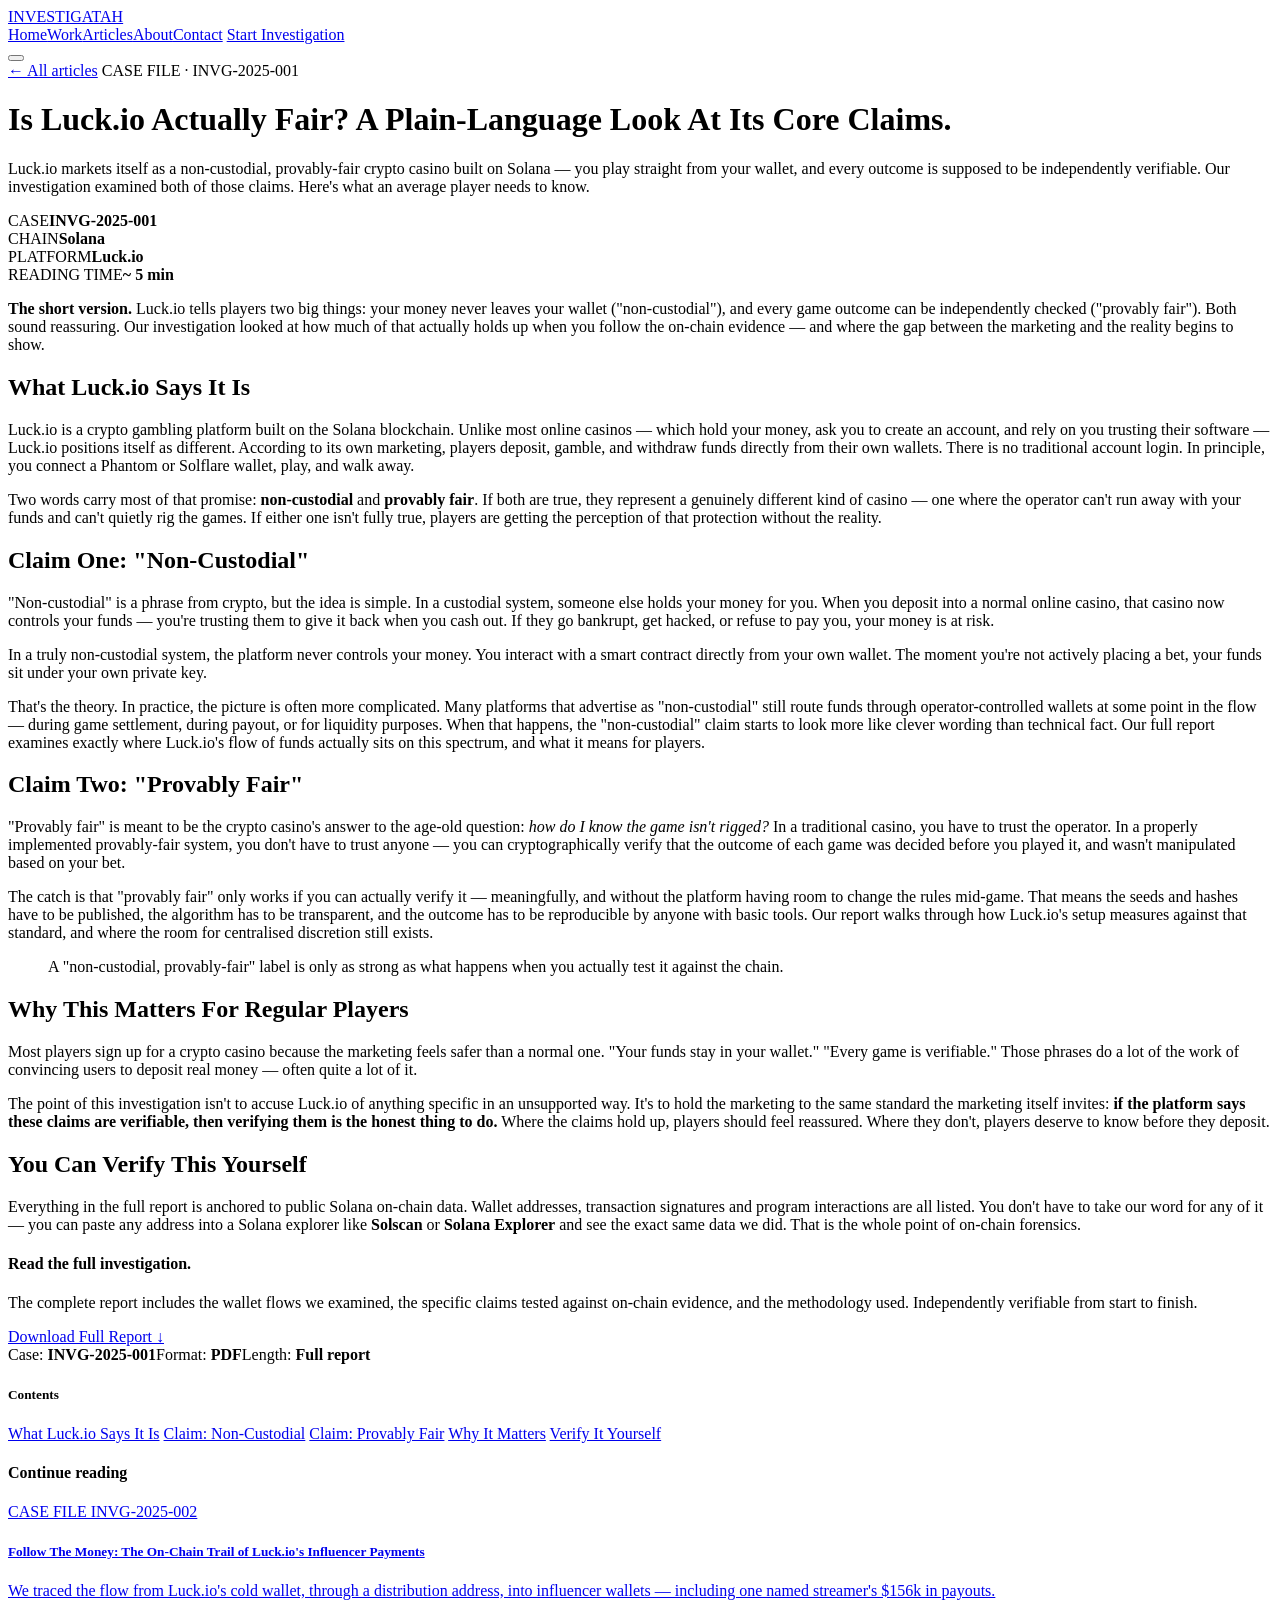
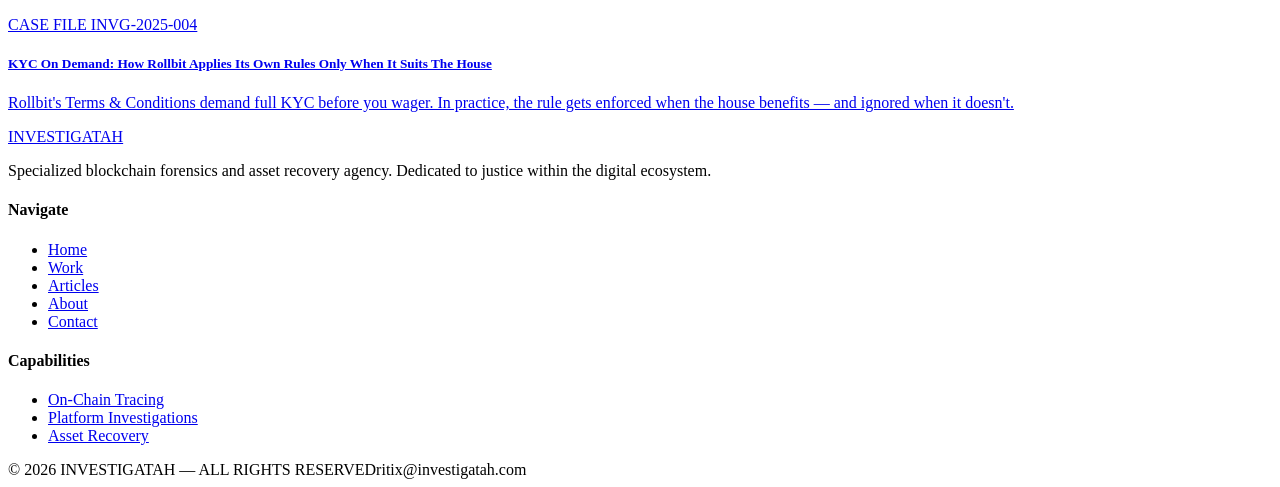
==== article-luckio-provably-fair.html @ 49a21d22 "Add files via upload" ====
<!DOCTYPE html>
<html lang="en">
<head>
<meta charset="UTF-8">
<meta name="viewport" content="width=device-width, initial-scale=1.0">
<title>Is Luck.io Actually Fair? A Plain-Language Investigation | INVESTIGATAH</title>
<meta name="description" content="Luck.io calls itself a non-custodial, provably-fair crypto casino on Solana. We break down what those claims mean, what the investigation looked at, and what it means for the average player — with the full on-chain report linked below.">
<meta name="robots" content="index, follow, max-image-preview:large">
<meta name="theme-color" content="#040705">
<link rel="canonical" href="https://www.investigatah.com/article-luckio-provably-fair.html">
<meta property="og:type" content="article">
<meta property="og:title" content="Is Luck.io Actually Fair? A Plain-Language Investigation">
<meta property="og:description" content="Luck.io claims to be non-custodial and provably-fair. Here's what the investigation actually found.">
<meta property="og:url" content="https://www.investigatah.com/article-luckio-provably-fair.html">
<meta name="twitter:card" content="summary_large_image">
<link rel="preconnect" href="https://fonts.googleapis.com">
<link rel="preconnect" href="https://fonts.gstatic.com" crossorigin>
<link href="https://fonts.googleapis.com/css2?family=Bricolage+Grotesque:opsz,wght@12..96,500;12..96,600;12..96,700&family=Hanken+Grotesk:wght@400;500;600&family=IBM+Plex+Mono:wght@400;500&display=swap" rel="stylesheet">
<link rel="stylesheet" href="css/style.css">
<link rel="icon" href="data:image/svg+xml,<svg xmlns='http://www.w3.org/2000/svg' viewBox='0 0 32 32'><rect width='32' height='32' fill='%23040705'/><circle cx='16' cy='16' r='7' fill='none' stroke='%2300ff66' stroke-width='2.4'/><circle cx='16' cy='16' r='2.4' fill='%2300ff66'/></svg>">
<script type="application/ld+json">
{"@context":"https://schema.org","@type":"Article","headline":"Is Luck.io Actually Fair? A Plain-Language Investigation","description":"A plain-language investigation into Luck.io's provably-fair and non-custodial claims.","author":{"@type":"Organization","name":"INVESTIGATAH"},"publisher":{"@type":"Organization","name":"INVESTIGATAH"},"mainEntityOfPage":"https://www.investigatah.com/article-luckio-provably-fair.html"}
</script>
</head>
<body>
<div class="reading-progress" id="progress"></div>

<nav class="nav">
  <div class="nav-in">
    <a href="index.html" class="logo"><span class="dot"></span>INVESTIGATAH</a>
    <div class="nav-links">
      <a href="index.html">Home</a><a href="work.html">Work</a><a href="articles.html" class="active">Articles</a><a href="about.html">About</a><a href="contact.html">Contact</a>
      <a href="contact.html" class="nav-cta">Start Investigation</a>
    </div>
    <button class="burger" aria-label="Menu"><span></span><span></span><span></span></button>
  </div>
</nav>

<header class="art-header">
  <div class="wrap">
    <a href="articles.html" class="backlink">← All articles</a>
    <span class="case-badge">CASE FILE · INVG-2025-001</span>
    <h1>Is Luck.io Actually Fair? A Plain-Language Look At Its Core Claims.</h1>
    <p class="subtitle">Luck.io markets itself as a non-custodial, provably-fair crypto casino built on Solana — you play straight from your wallet, and every outcome is supposed to be independently verifiable. Our investigation examined both of those claims. Here's what an average player needs to know.</p>

    <div class="meta-strip">
      <div>CASE<b>INVG-2025-001</b></div>
      <div>CHAIN<b>Solana</b></div>
      <div>PLATFORM<b>Luck.io</b></div>
      <div>READING TIME<b>~ 5 min</b></div>
    </div>
  </div>
</header>

<section class="art-body">
  <div class="art-body-grid">
    <article class="art-prose">

      <div class="tldr">
        <p><strong>The short version.</strong> Luck.io tells players two big things: your money never leaves your wallet ("non-custodial"), and every game outcome can be independently checked ("provably fair"). Both sound reassuring. Our investigation looked at how much of that actually holds up when you follow the on-chain evidence — and where the gap between the marketing and the reality begins to show.</p>
      </div>

      <h2 id="what-is-luckio">What Luck.io Says It Is</h2>
      <p>Luck.io is a crypto gambling platform built on the Solana blockchain. Unlike most online casinos — which hold your money, ask you to create an account, and rely on you trusting their software — Luck.io positions itself as different. According to its own marketing, players deposit, gamble, and withdraw funds directly from their own wallets. There is no traditional account login. In principle, you connect a Phantom or Solflare wallet, play, and walk away.</p>
      <p>Two words carry most of that promise: <strong>non-custodial</strong> and <strong>provably fair</strong>. If both are true, they represent a genuinely different kind of casino — one where the operator can't run away with your funds and can't quietly rig the games. If either one isn't fully true, players are getting the perception of that protection without the reality.</p>

      <h2 id="claim-non-custodial">Claim One: "Non-Custodial"</h2>
      <p>"Non-custodial" is a phrase from crypto, but the idea is simple. In a custodial system, someone else holds your money for you. When you deposit into a normal online casino, that casino now controls your funds — you're trusting them to give it back when you cash out. If they go bankrupt, get hacked, or refuse to pay you, your money is at risk.</p>
      <p>In a truly non-custodial system, the platform never controls your money. You interact with a smart contract directly from your own wallet. The moment you're not actively placing a bet, your funds sit under your own private key.</p>
      <p>That's the theory. In practice, the picture is often more complicated. Many platforms that advertise as "non-custodial" still route funds through operator-controlled wallets at some point in the flow — during game settlement, during payout, or for liquidity purposes. When that happens, the "non-custodial" claim starts to look more like clever wording than technical fact. Our full report examines exactly where Luck.io's flow of funds actually sits on this spectrum, and what it means for players.</p>

      <h2 id="claim-provably-fair">Claim Two: "Provably Fair"</h2>
      <p>"Provably fair" is meant to be the crypto casino's answer to the age-old question: <em>how do I know the game isn't rigged?</em> In a traditional casino, you have to trust the operator. In a properly implemented provably-fair system, you don't have to trust anyone — you can cryptographically verify that the outcome of each game was decided before you played it, and wasn't manipulated based on your bet.</p>
      <p>The catch is that "provably fair" only works if you can actually verify it — meaningfully, and without the platform having room to change the rules mid-game. That means the seeds and hashes have to be published, the algorithm has to be transparent, and the outcome has to be reproducible by anyone with basic tools. Our report walks through how Luck.io's setup measures against that standard, and where the room for centralised discretion still exists.</p>

      <blockquote>A "non-custodial, provably-fair" label is only as strong as what happens when you actually test it against the chain.</blockquote>

      <h2 id="why-it-matters">Why This Matters For Regular Players</h2>
      <p>Most players sign up for a crypto casino because the marketing feels safer than a normal one. "Your funds stay in your wallet." "Every game is verifiable." Those phrases do a lot of the work of convincing users to deposit real money — often quite a lot of it.</p>
      <p>The point of this investigation isn't to accuse Luck.io of anything specific in an unsupported way. It's to hold the marketing to the same standard the marketing itself invites: <strong>if the platform says these claims are verifiable, then verifying them is the honest thing to do.</strong> Where the claims hold up, players should feel reassured. Where they don't, players deserve to know before they deposit.</p>

      <h2 id="verify">You Can Verify This Yourself</h2>
      <p>Everything in the full report is anchored to public Solana on-chain data. Wallet addresses, transaction signatures and program interactions are all listed. You don't have to take our word for any of it — you can paste any address into a Solana explorer like <strong>Solscan</strong> or <strong>Solana Explorer</strong> and see the exact same data we did. That is the whole point of on-chain forensics.</p>

      <div class="pdf-cta">
        <h4>Read the full investigation.</h4>
        <p>The complete report includes the wallet flows we examined, the specific claims tested against on-chain evidence, and the methodology used. Independently verifiable from start to finish.</p>
        <a class="btn" href="https://docs.google.com/document/d/1n3FgDfK1hiWsM2eEdIh3sogpQdDOc44ptoclfhFoRqM/export?format=pdf" target="_blank" rel="noopener">Download Full Report ↓</a>
        <div class="meta"><span>Case: <b>INVG-2025-001</b></span><span>Format: <b>PDF</b></span><span>Length: <b>Full report</b></span></div>
      </div>

    </article>

    <aside class="toc" aria-label="On this page">
      <h5>Contents</h5>
      <a href="#what-is-luckio">What Luck.io Says It Is</a>
      <a href="#claim-non-custodial">Claim: Non-Custodial</a>
      <a href="#claim-provably-fair">Claim: Provably Fair</a>
      <a href="#why-it-matters">Why It Matters</a>
      <a href="#verify">Verify It Yourself</a>
    </aside>
  </div>
</section>

<section class="related">
  <div class="wrap">
    <h4>Continue reading</h4>
    <div class="rel-grid">
      <a class="rel-card" href="article-luckio-influencers.html">
        <span class="rel-id">CASE FILE INVG-2025-002</span>
        <h5>Follow The Money: The On-Chain Trail of Luck.io's Influencer Payments</h5>
        <p>We traced the flow from Luck.io's cold wallet, through a distribution address, into influencer wallets — including one named streamer's $156k in payouts.</p>
      </a>
      <a class="rel-card" href="article-rollbit-kyc.html">
        <span class="rel-id">CASE FILE INVG-2025-004</span>
        <h5>KYC On Demand: How Rollbit Applies Its Own Rules Only When It Suits The House</h5>
        <p>Rollbit's Terms &amp; Conditions demand full KYC before you wager. In practice, the rule gets enforced when the house benefits — and ignored when it doesn't.</p>
      </a>
    </div>
  </div>
</section>

<footer>
  <div class="wrap foot-grid">
    <div><a href="index.html" class="logo"><span class="dot"></span>INVESTIGATAH</a><p>Specialized blockchain forensics and asset recovery agency. Dedicated to justice within the digital ecosystem.</p></div>
    <div><h4>Navigate</h4><ul><li><a href="index.html">Home</a></li><li><a href="work.html">Work</a></li><li><a href="articles.html">Articles</a></li><li><a href="about.html">About</a></li><li><a href="contact.html">Contact</a></li></ul></div>
    <div><h4>Capabilities</h4><ul><li><a href="index.html">On-Chain Tracing</a></li><li><a href="work.html">Platform Investigations</a></li><li><a href="contact.html">Asset Recovery</a></li></ul></div>
  </div>
  <div class="wrap foot-base"><span>© 2026 INVESTIGATAH — ALL RIGHTS RESERVED</span><span>ritix@investigatah.com</span></div>
</footer>

<script src="js/main.js"></script>
<script>
const bar=document.getElementById('progress');
addEventListener('scroll',()=>{const h=document.documentElement.scrollHeight-innerHeight;bar.style.width=Math.min(100,(scrollY/h)*100)+'%'});
const toc=document.querySelectorAll('.toc a'),heads=[...document.querySelectorAll('.art-prose h2')];
const so=new IntersectionObserver(es=>{es.forEach(e=>{if(e.isIntersecting){const id=e.target.id;toc.forEach(a=>a.classList.toggle('active',a.getAttribute('href')==='#'+id))}})},{rootMargin:'-30% 0px -65% 0px'});
heads.forEach(h=>so.observe(h));
</script>
</body>
</html>
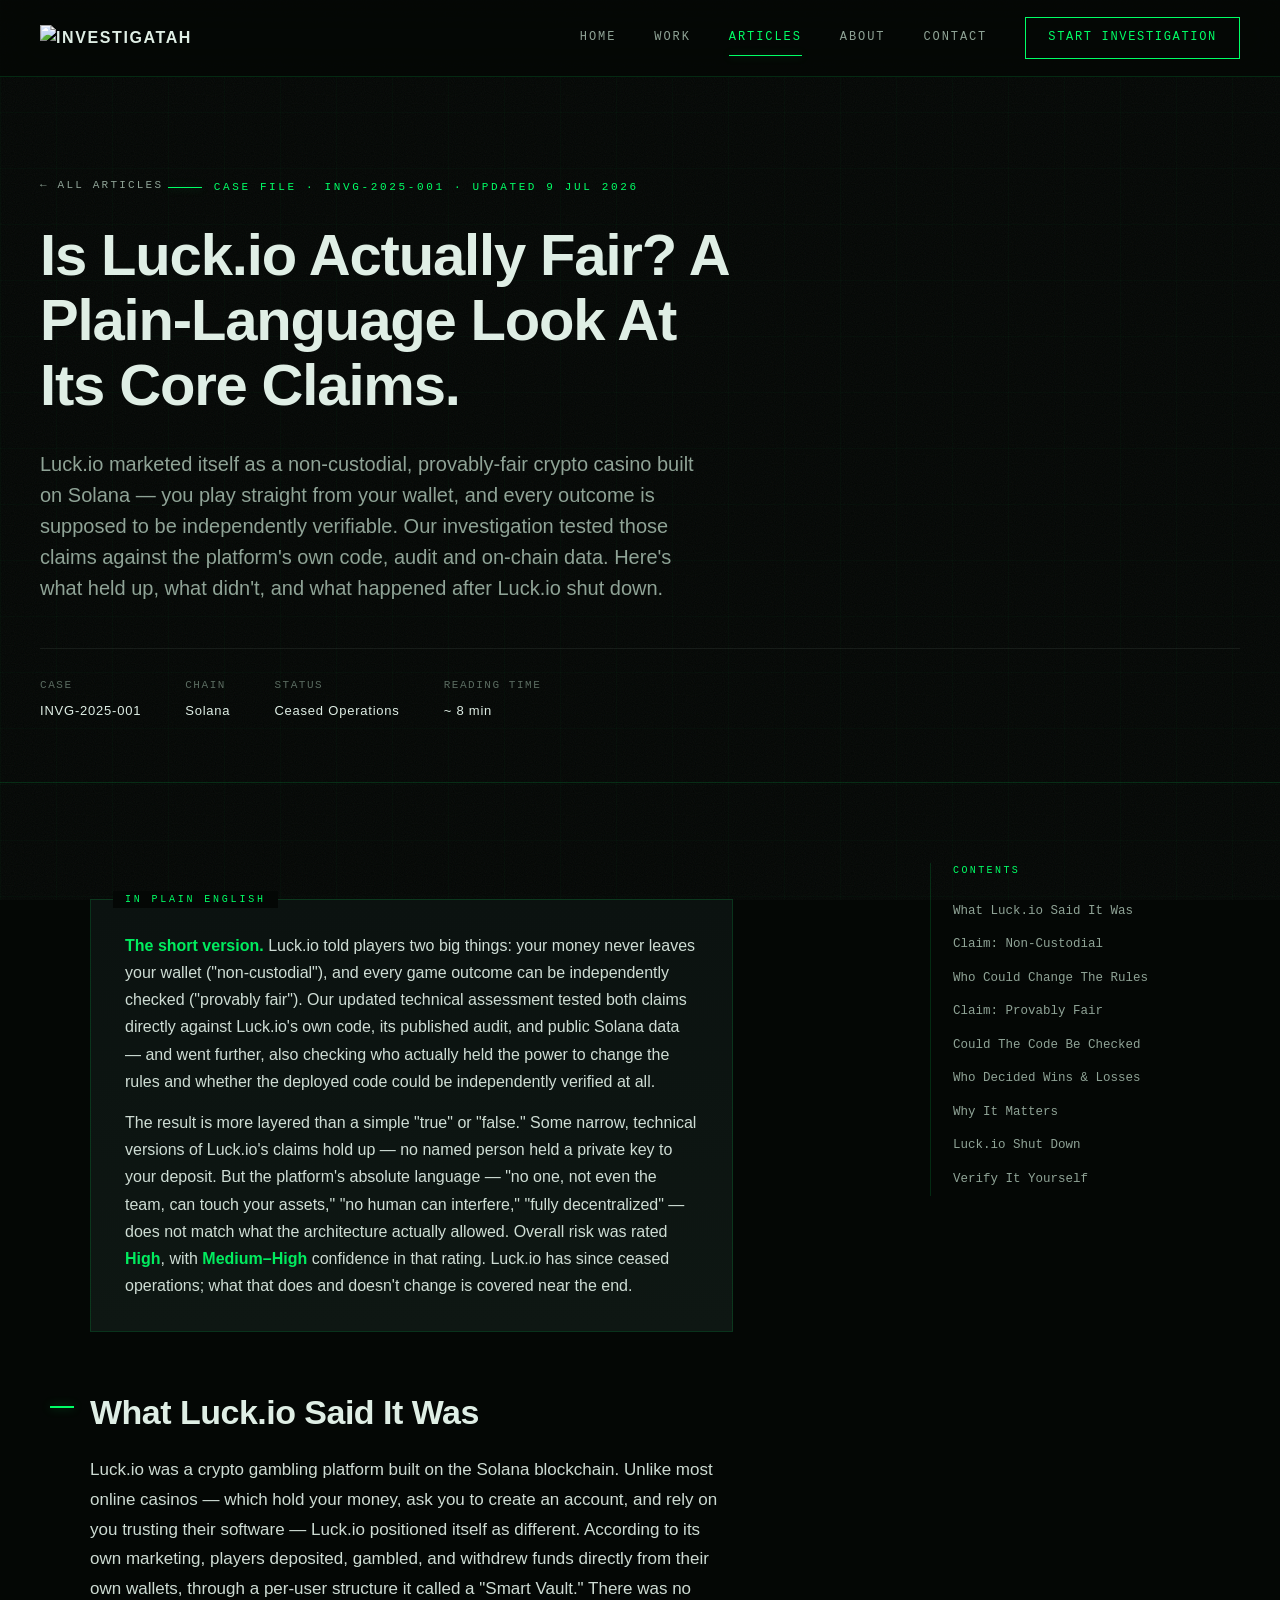
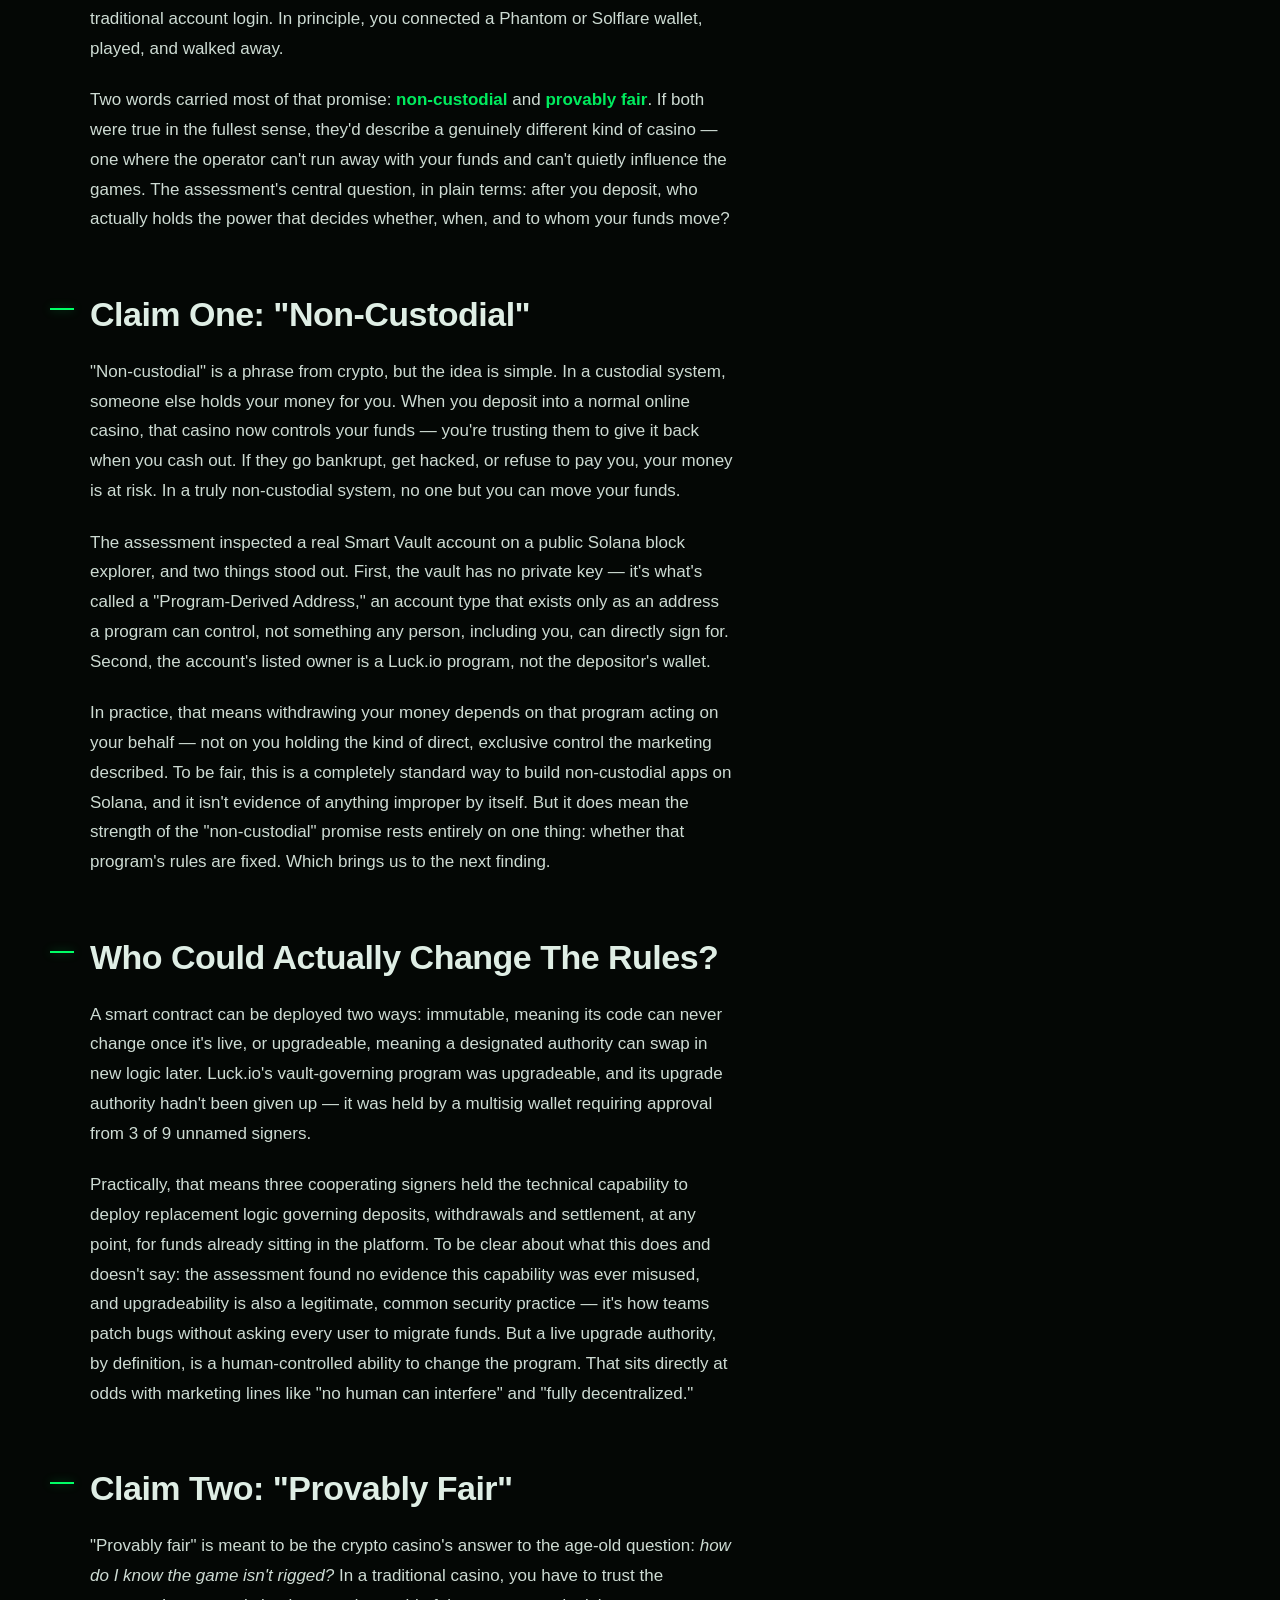
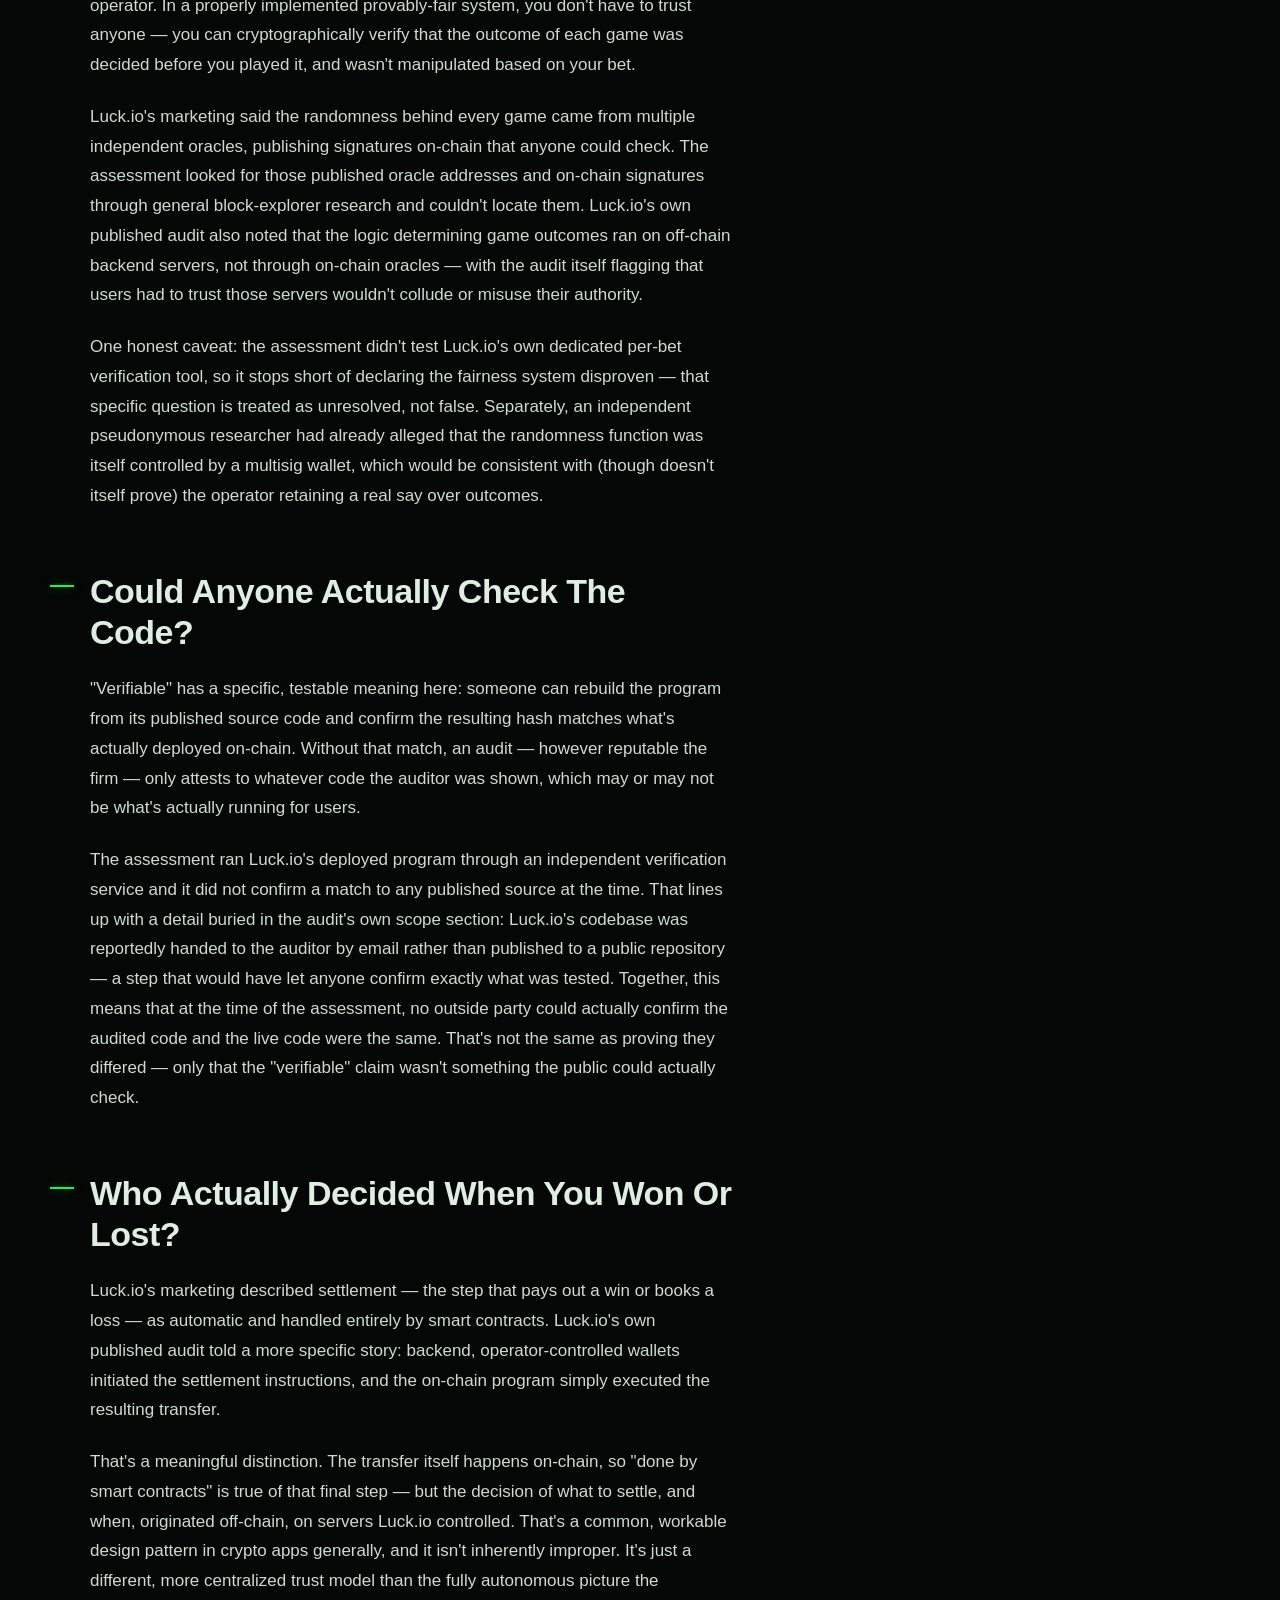
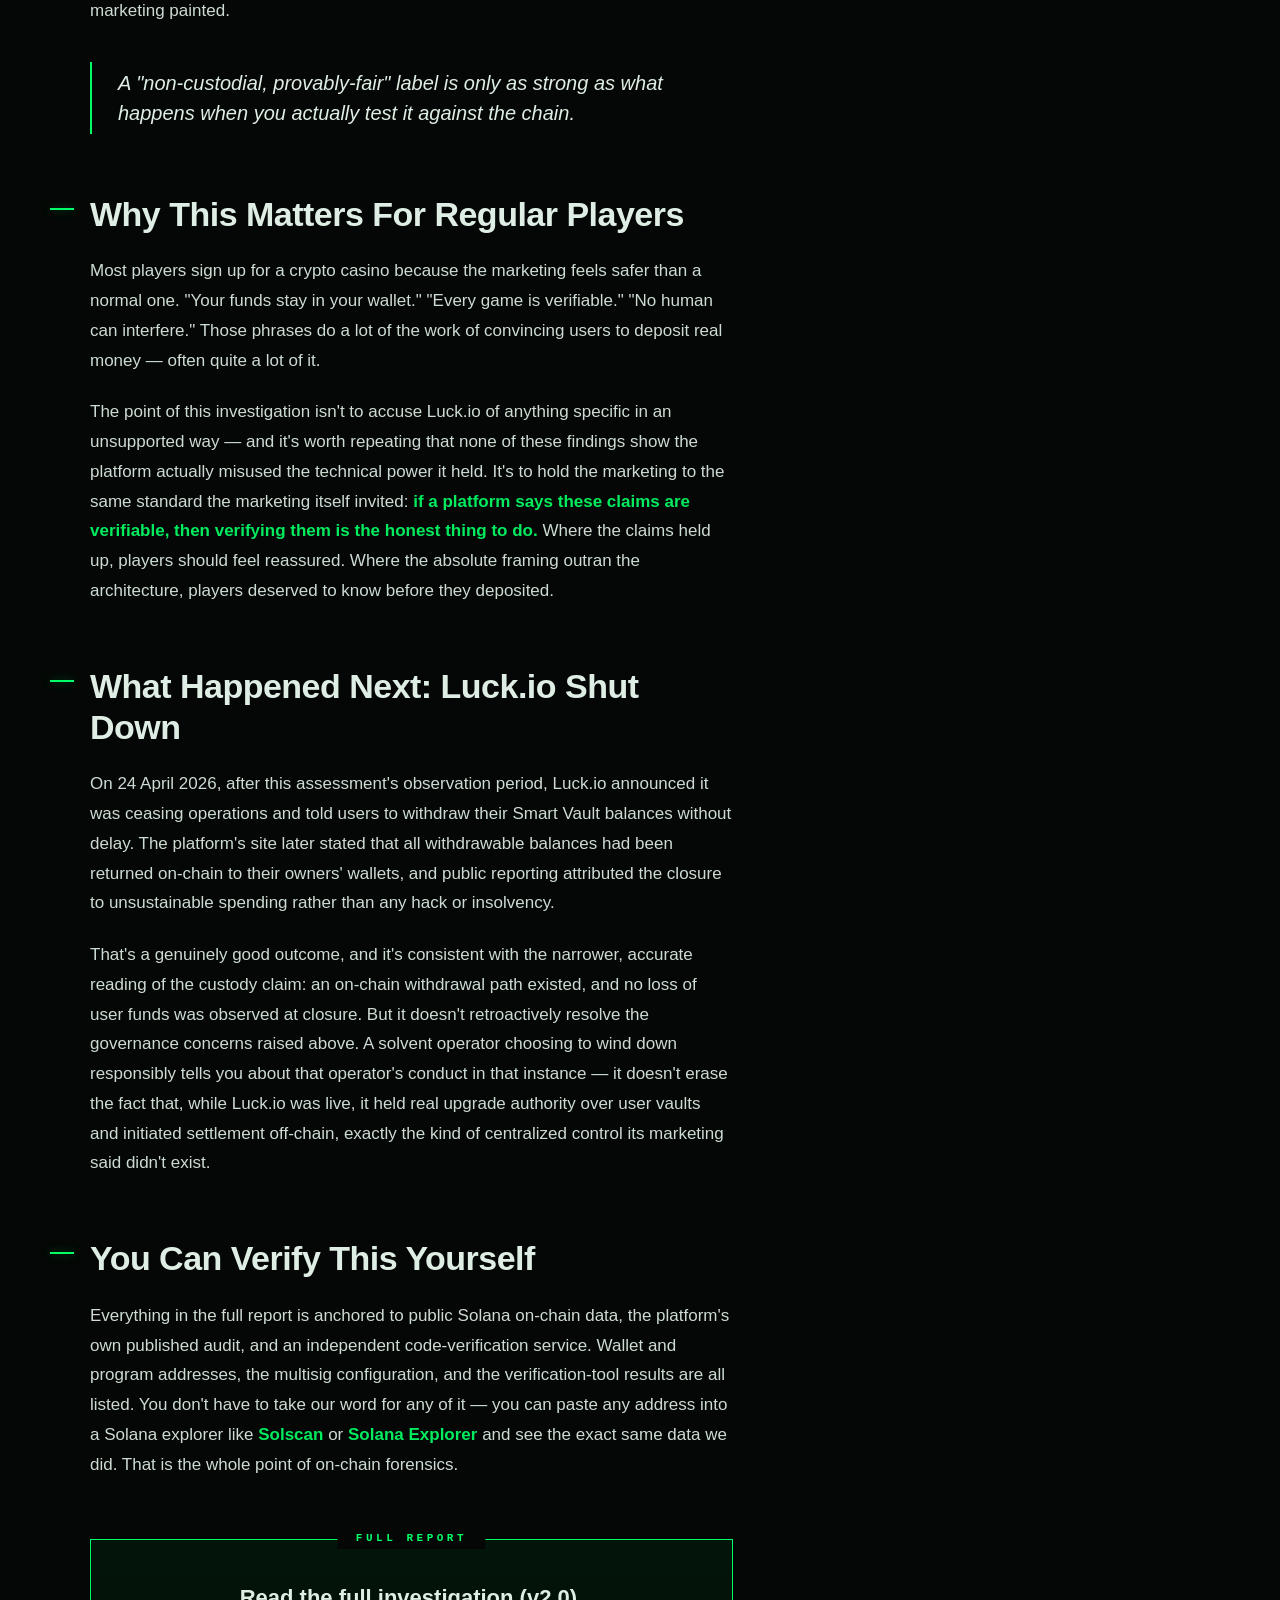
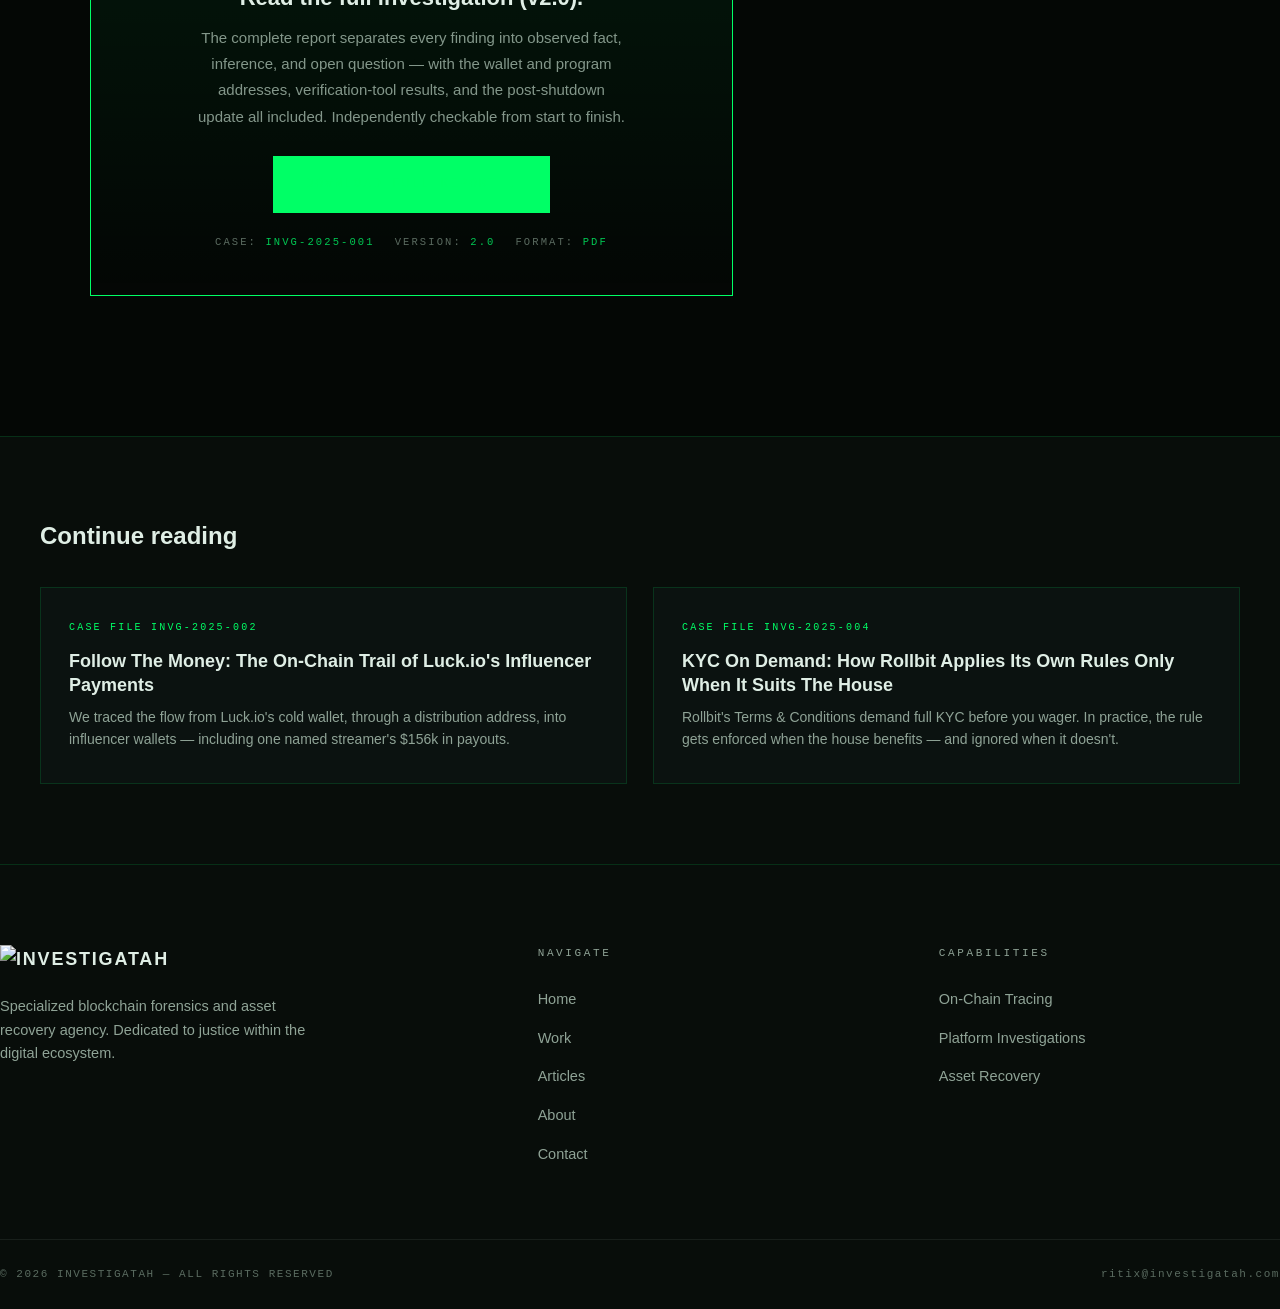
==== commit 4b75fea6: "Update article-luckio-provably-fair.html" ====
--- a/article-luckio-provably-fair.html
+++ b/article-luckio-provably-fair.html
@@ -4,13 +4,13 @@
 <meta charset="UTF-8">
 <meta name="viewport" content="width=device-width, initial-scale=1.0">
 <title>Is Luck.io Actually Fair? A Plain-Language Investigation | INVESTIGATAH</title>
-<meta name="description" content="Luck.io calls itself a non-custodial, provably-fair crypto casino on Solana. We break down what those claims mean, what the investigation looked at, and what it means for the average player — with the full on-chain report linked below.">
+<meta name="description" content="Luck.io called itself a non-custodial, provably-fair crypto casino on Solana. Our independent technical assessment tested those claims against the platform's own code, audit and on-chain data — and covers what happened after Luck.io shut down. Full v2.0 report linked below.">
 <meta name="robots" content="index, follow, max-image-preview:large">
 <meta name="theme-color" content="#040705">
 <link rel="canonical" href="https://www.investigatah.com/article-luckio-provably-fair.html">
 <meta property="og:type" content="article">
 <meta property="og:title" content="Is Luck.io Actually Fair? A Plain-Language Investigation">
-<meta property="og:description" content="Luck.io claims to be non-custodial and provably-fair. Here's what the investigation actually found.">
+<meta property="og:description" content="An independent technical assessment of Luck.io's custody, governance, verifiability and fairness claims — updated with the platform's shutdown.">
 <meta property="og:url" content="https://www.investigatah.com/article-luckio-provably-fair.html">
 <meta name="twitter:card" content="summary_large_image">
 <link rel="preconnect" href="https://fonts.googleapis.com">
@@ -19,7 +19,7 @@
 <link rel="stylesheet" href="css/style.css">
 <link rel="icon" href="data:image/svg+xml,<svg xmlns='http://www.w3.org/2000/svg' viewBox='0 0 32 32'><rect width='32' height='32' fill='%23040705'/><circle cx='16' cy='16' r='7' fill='none' stroke='%2300ff66' stroke-width='2.4'/><circle cx='16' cy='16' r='2.4' fill='%2300ff66'/></svg>">
 <script type="application/ld+json">
-{"@context":"https://schema.org","@type":"Article","headline":"Is Luck.io Actually Fair? A Plain-Language Investigation","description":"A plain-language investigation into Luck.io's provably-fair and non-custodial claims.","author":{"@type":"Organization","name":"INVESTIGATAH"},"publisher":{"@type":"Organization","name":"INVESTIGATAH"},"mainEntityOfPage":"https://www.investigatah.com/article-luckio-provably-fair.html"}
+{"@context":"https://schema.org","@type":"Article","headline":"Is Luck.io Actually Fair? A Plain-Language Investigation","description":"An independent technical assessment of Luck.io's custody, governance, verifiability and fairness claims, updated to cover the platform's shutdown.","author":{"@type":"Organization","name":"INVESTIGATAH"},"publisher":{"@type":"Organization","name":"INVESTIGATAH"},"mainEntityOfPage":"https://www.investigatah.com/article-luckio-provably-fair.html","dateModified":"2026-07-09"}
 </script>
 </head>
 <body>
@@ -27,7 +27,7 @@
 
 <nav class="nav">
   <div class="nav-in">
-    <a href="index.html" class="logo"><span class="dot"></span>INVESTIGATAH</a>
+    <a href="index.html" class="logo"><img src="images/investigatah-logo.png" alt="INVESTIGATAH" class="logo-img"></a>
     <div class="nav-links">
       <a href="index.html">Home</a><a href="work.html">Work</a><a href="articles.html" class="active">Articles</a><a href="about.html">About</a><a href="contact.html">Contact</a>
       <a href="contact.html" class="nav-cta">Start Investigation</a>
@@ -39,15 +39,15 @@
 <header class="art-header">
   <div class="wrap">
     <a href="articles.html" class="backlink">← All articles</a>
-    <span class="case-badge">CASE FILE · INVG-2025-001</span>
+    <span class="case-badge">CASE FILE · INVG-2025-001 · UPDATED 9 JUL 2026</span>
     <h1>Is Luck.io Actually Fair? A Plain-Language Look At Its Core Claims.</h1>
-    <p class="subtitle">Luck.io markets itself as a non-custodial, provably-fair crypto casino built on Solana — you play straight from your wallet, and every outcome is supposed to be independently verifiable. Our investigation examined both of those claims. Here's what an average player needs to know.</p>
+    <p class="subtitle">Luck.io marketed itself as a non-custodial, provably-fair crypto casino built on Solana — you play straight from your wallet, and every outcome is supposed to be independently verifiable. Our investigation tested those claims against the platform's own code, audit and on-chain data. Here's what held up, what didn't, and what happened after Luck.io shut down.</p>
 
     <div class="meta-strip">
       <div>CASE<b>INVG-2025-001</b></div>
       <div>CHAIN<b>Solana</b></div>
-      <div>PLATFORM<b>Luck.io</b></div>
-      <div>READING TIME<b>~ 5 min</b></div>
+      <div>STATUS<b>Ceased Operations</b></div>
+      <div>READING TIME<b>~ 8 min</b></div>
     </div>
   </div>
 </header>
@@ -57,46 +57,68 @@
     <article class="art-prose">
 
       <div class="tldr">
-        <p><strong>The short version.</strong> Luck.io tells players two big things: your money never leaves your wallet ("non-custodial"), and every game outcome can be independently checked ("provably fair"). Both sound reassuring. Our investigation looked at how much of that actually holds up when you follow the on-chain evidence — and where the gap between the marketing and the reality begins to show.</p>
+        <p><strong>The short version.</strong> Luck.io told players two big things: your money never leaves your wallet ("non-custodial"), and every game outcome can be independently checked ("provably fair"). Our updated technical assessment tested both claims directly against Luck.io's own code, its published audit, and public Solana data — and went further, also checking who actually held the power to change the rules and whether the deployed code could be independently verified at all.</p>
+        <p>The result is more layered than a simple "true" or "false." Some narrow, technical versions of Luck.io's claims hold up — no named person held a private key to your deposit. But the platform's absolute language — "no one, not even the team, can touch your assets," "no human can interfere," "fully decentralized" — does not match what the architecture actually allowed. Overall risk was rated <strong>High</strong>, with <strong>Medium–High</strong> confidence in that rating. Luck.io has since ceased operations; what that does and doesn't change is covered near the end.</p>
       </div>
 
-      <h2 id="what-is-luckio">What Luck.io Says It Is</h2>
-      <p>Luck.io is a crypto gambling platform built on the Solana blockchain. Unlike most online casinos — which hold your money, ask you to create an account, and rely on you trusting their software — Luck.io positions itself as different. According to its own marketing, players deposit, gamble, and withdraw funds directly from their own wallets. There is no traditional account login. In principle, you connect a Phantom or Solflare wallet, play, and walk away.</p>
-      <p>Two words carry most of that promise: <strong>non-custodial</strong> and <strong>provably fair</strong>. If both are true, they represent a genuinely different kind of casino — one where the operator can't run away with your funds and can't quietly rig the games. If either one isn't fully true, players are getting the perception of that protection without the reality.</p>
+      <h2 id="what-is-luckio">What Luck.io Said It Was</h2>
+      <p>Luck.io was a crypto gambling platform built on the Solana blockchain. Unlike most online casinos — which hold your money, ask you to create an account, and rely on you trusting their software — Luck.io positioned itself as different. According to its own marketing, players deposited, gambled, and withdrew funds directly from their own wallets, through a per-user structure it called a "Smart Vault." There was no traditional account login. In principle, you connected a Phantom or Solflare wallet, played, and walked away.</p>
+      <p>Two words carried most of that promise: <strong>non-custodial</strong> and <strong>provably fair</strong>. If both were true in the fullest sense, they'd describe a genuinely different kind of casino — one where the operator can't run away with your funds and can't quietly influence the games. The assessment's central question, in plain terms: after you deposit, who actually holds the power that decides whether, when, and to whom your funds move?</p>
 
       <h2 id="claim-non-custodial">Claim One: "Non-Custodial"</h2>
-      <p>"Non-custodial" is a phrase from crypto, but the idea is simple. In a custodial system, someone else holds your money for you. When you deposit into a normal online casino, that casino now controls your funds — you're trusting them to give it back when you cash out. If they go bankrupt, get hacked, or refuse to pay you, your money is at risk.</p>
-      <p>In a truly non-custodial system, the platform never controls your money. You interact with a smart contract directly from your own wallet. The moment you're not actively placing a bet, your funds sit under your own private key.</p>
-      <p>That's the theory. In practice, the picture is often more complicated. Many platforms that advertise as "non-custodial" still route funds through operator-controlled wallets at some point in the flow — during game settlement, during payout, or for liquidity purposes. When that happens, the "non-custodial" claim starts to look more like clever wording than technical fact. Our full report examines exactly where Luck.io's flow of funds actually sits on this spectrum, and what it means for players.</p>
+      <p>"Non-custodial" is a phrase from crypto, but the idea is simple. In a custodial system, someone else holds your money for you. When you deposit into a normal online casino, that casino now controls your funds — you're trusting them to give it back when you cash out. If they go bankrupt, get hacked, or refuse to pay you, your money is at risk. In a truly non-custodial system, no one but you can move your funds.</p>
+      <p>The assessment inspected a real Smart Vault account on a public Solana block explorer, and two things stood out. First, the vault has no private key — it's what's called a "Program-Derived Address," an account type that exists only as an address a program can control, not something any person, including you, can directly sign for. Second, the account's listed owner is a Luck.io program, not the depositor's wallet.</p>
+      <p>In practice, that means withdrawing your money depends on that program acting on your behalf — not on you holding the kind of direct, exclusive control the marketing described. To be fair, this is a completely standard way to build non-custodial apps on Solana, and it isn't evidence of anything improper by itself. But it does mean the strength of the "non-custodial" promise rests entirely on one thing: whether that program's rules are fixed. Which brings us to the next finding.</p>
+
+      <h2 id="claim-upgradeability">Who Could Actually Change The Rules?</h2>
+      <p>A smart contract can be deployed two ways: immutable, meaning its code can never change once it's live, or upgradeable, meaning a designated authority can swap in new logic later. Luck.io's vault-governing program was upgradeable, and its upgrade authority hadn't been given up — it was held by a multisig wallet requiring approval from 3 of 9 unnamed signers.</p>
+      <p>Practically, that means three cooperating signers held the technical capability to deploy replacement logic governing deposits, withdrawals and settlement, at any point, for funds already sitting in the platform. To be clear about what this does and doesn't say: the assessment found no evidence this capability was ever misused, and upgradeability is also a legitimate, common security practice — it's how teams patch bugs without asking every user to migrate funds. But a live upgrade authority, by definition, is a human-controlled ability to change the program. That sits directly at odds with marketing lines like "no human can interfere" and "fully decentralized."</p>
 
       <h2 id="claim-provably-fair">Claim Two: "Provably Fair"</h2>
       <p>"Provably fair" is meant to be the crypto casino's answer to the age-old question: <em>how do I know the game isn't rigged?</em> In a traditional casino, you have to trust the operator. In a properly implemented provably-fair system, you don't have to trust anyone — you can cryptographically verify that the outcome of each game was decided before you played it, and wasn't manipulated based on your bet.</p>
-      <p>The catch is that "provably fair" only works if you can actually verify it — meaningfully, and without the platform having room to change the rules mid-game. That means the seeds and hashes have to be published, the algorithm has to be transparent, and the outcome has to be reproducible by anyone with basic tools. Our report walks through how Luck.io's setup measures against that standard, and where the room for centralised discretion still exists.</p>
+      <p>Luck.io's marketing said the randomness behind every game came from multiple independent oracles, publishing signatures on-chain that anyone could check. The assessment looked for those published oracle addresses and on-chain signatures through general block-explorer research and couldn't locate them. Luck.io's own published audit also noted that the logic determining game outcomes ran on off-chain backend servers, not through on-chain oracles — with the audit itself flagging that users had to trust those servers wouldn't collude or misuse their authority.</p>
+      <p>One honest caveat: the assessment didn't test Luck.io's own dedicated per-bet verification tool, so it stops short of declaring the fairness system disproven — that specific question is treated as unresolved, not false. Separately, an independent pseudonymous researcher had already alleged that the randomness function was itself controlled by a multisig wallet, which would be consistent with (though doesn't itself prove) the operator retaining a real say over outcomes.</p>
+
+      <h2 id="verifiability">Could Anyone Actually Check The Code?</h2>
+      <p>"Verifiable" has a specific, testable meaning here: someone can rebuild the program from its published source code and confirm the resulting hash matches what's actually deployed on-chain. Without that match, an audit — however reputable the firm — only attests to whatever code the auditor was shown, which may or may not be what's actually running for users.</p>
+      <p>The assessment ran Luck.io's deployed program through an independent verification service and it did not confirm a match to any published source at the time. That lines up with a detail buried in the audit's own scope section: Luck.io's codebase was reportedly handed to the auditor by email rather than published to a public repository — a step that would have let anyone confirm exactly what was tested. Together, this means that at the time of the assessment, no outside party could actually confirm the audited code and the live code were the same. That's not the same as proving they differed — only that the "verifiable" claim wasn't something the public could actually check.</p>
+
+      <h2 id="settlement">Who Actually Decided When You Won Or Lost?</h2>
+      <p>Luck.io's marketing described settlement — the step that pays out a win or books a loss — as automatic and handled entirely by smart contracts. Luck.io's own published audit told a more specific story: backend, operator-controlled wallets initiated the settlement instructions, and the on-chain program simply executed the resulting transfer.</p>
+      <p>That's a meaningful distinction. The transfer itself happens on-chain, so "done by smart contracts" is true of that final step — but the decision of what to settle, and when, originated off-chain, on servers Luck.io controlled. That's a common, workable design pattern in crypto apps generally, and it isn't inherently improper. It's just a different, more centralized trust model than the fully autonomous picture the marketing painted.</p>
 
       <blockquote>A "non-custodial, provably-fair" label is only as strong as what happens when you actually test it against the chain.</blockquote>
 
       <h2 id="why-it-matters">Why This Matters For Regular Players</h2>
-      <p>Most players sign up for a crypto casino because the marketing feels safer than a normal one. "Your funds stay in your wallet." "Every game is verifiable." Those phrases do a lot of the work of convincing users to deposit real money — often quite a lot of it.</p>
-      <p>The point of this investigation isn't to accuse Luck.io of anything specific in an unsupported way. It's to hold the marketing to the same standard the marketing itself invites: <strong>if the platform says these claims are verifiable, then verifying them is the honest thing to do.</strong> Where the claims hold up, players should feel reassured. Where they don't, players deserve to know before they deposit.</p>
+      <p>Most players sign up for a crypto casino because the marketing feels safer than a normal one. "Your funds stay in your wallet." "Every game is verifiable." "No human can interfere." Those phrases do a lot of the work of convincing users to deposit real money — often quite a lot of it.</p>
+      <p>The point of this investigation isn't to accuse Luck.io of anything specific in an unsupported way — and it's worth repeating that none of these findings show the platform actually misused the technical power it held. It's to hold the marketing to the same standard the marketing itself invited: <strong>if a platform says these claims are verifiable, then verifying them is the honest thing to do.</strong> Where the claims held up, players should feel reassured. Where the absolute framing outran the architecture, players deserved to know before they deposited.</p>
+
+      <h2 id="wind-down">What Happened Next: Luck.io Shut Down</h2>
+      <p>On 24 April 2026, after this assessment's observation period, Luck.io announced it was ceasing operations and told users to withdraw their Smart Vault balances without delay. The platform's site later stated that all withdrawable balances had been returned on-chain to their owners' wallets, and public reporting attributed the closure to unsustainable spending rather than any hack or insolvency.</p>
+      <p>That's a genuinely good outcome, and it's consistent with the narrower, accurate reading of the custody claim: an on-chain withdrawal path existed, and no loss of user funds was observed at closure. But it doesn't retroactively resolve the governance concerns raised above. A solvent operator choosing to wind down responsibly tells you about that operator's conduct in that instance — it doesn't erase the fact that, while Luck.io was live, it held real upgrade authority over user vaults and initiated settlement off-chain, exactly the kind of centralized control its marketing said didn't exist.</p>
 
       <h2 id="verify">You Can Verify This Yourself</h2>
-      <p>Everything in the full report is anchored to public Solana on-chain data. Wallet addresses, transaction signatures and program interactions are all listed. You don't have to take our word for any of it — you can paste any address into a Solana explorer like <strong>Solscan</strong> or <strong>Solana Explorer</strong> and see the exact same data we did. That is the whole point of on-chain forensics.</p>
+      <p>Everything in the full report is anchored to public Solana on-chain data, the platform's own published audit, and an independent code-verification service. Wallet and program addresses, the multisig configuration, and the verification-tool results are all listed. You don't have to take our word for any of it — you can paste any address into a Solana explorer like <strong>Solscan</strong> or <strong>Solana Explorer</strong> and see the exact same data we did. That is the whole point of on-chain forensics.</p>
 
       <div class="pdf-cta">
-        <h4>Read the full investigation.</h4>
-        <p>The complete report includes the wallet flows we examined, the specific claims tested against on-chain evidence, and the methodology used. Independently verifiable from start to finish.</p>
-        <a class="btn" href="https://docs.google.com/document/d/1n3FgDfK1hiWsM2eEdIh3sogpQdDOc44ptoclfhFoRqM/export?format=pdf" target="_blank" rel="noopener">Download Full Report ↓</a>
-        <div class="meta"><span>Case: <b>INVG-2025-001</b></span><span>Format: <b>PDF</b></span><span>Length: <b>Full report</b></span></div>
+        <h4>Read the full investigation (v2.0).</h4>
+        <p>The complete report separates every finding into observed fact, inference, and open question — with the wallet and program addresses, verification-tool results, and the post-shutdown update all included. Independently checkable from start to finish.</p>
+        <a class="btn" href="reports/luckio-forensic-assessment-v2.pdf" target="_blank" rel="noopener">Download Full Report ↓</a>
+        <div class="meta"><span>Case: <b>INVG-2025-001</b></span><span>Version: <b>2.0</b></span><span>Format: <b>PDF</b></span></div>
       </div>
 
     </article>
 
     <aside class="toc" aria-label="On this page">
       <h5>Contents</h5>
-      <a href="#what-is-luckio">What Luck.io Says It Is</a>
+      <a href="#what-is-luckio">What Luck.io Said It Was</a>
       <a href="#claim-non-custodial">Claim: Non-Custodial</a>
+      <a href="#claim-upgradeability">Who Could Change The Rules</a>
       <a href="#claim-provably-fair">Claim: Provably Fair</a>
+      <a href="#verifiability">Could The Code Be Checked</a>
+      <a href="#settlement">Who Decided Wins &amp; Losses</a>
       <a href="#why-it-matters">Why It Matters</a>
+      <a href="#wind-down">Luck.io Shut Down</a>
       <a href="#verify">Verify It Yourself</a>
     </aside>
   </div>
@@ -122,7 +144,7 @@
 
 <footer>
   <div class="wrap foot-grid">
-    <div><a href="index.html" class="logo"><span class="dot"></span>INVESTIGATAH</a><p>Specialized blockchain forensics and asset recovery agency. Dedicated to justice within the digital ecosystem.</p></div>
+    <div><a href="index.html" class="logo"><img src="images/investigatah-logo.png" alt="INVESTIGATAH" class="logo-img"></a><p>Specialized blockchain forensics and asset recovery agency. Dedicated to justice within the digital ecosystem.</p></div>
     <div><h4>Navigate</h4><ul><li><a href="index.html">Home</a></li><li><a href="work.html">Work</a></li><li><a href="articles.html">Articles</a></li><li><a href="about.html">About</a></li><li><a href="contact.html">Contact</a></li></ul></div>
     <div><h4>Capabilities</h4><ul><li><a href="index.html">On-Chain Tracing</a></li><li><a href="work.html">Platform Investigations</a></li><li><a href="contact.html">Asset Recovery</a></li></ul></div>
   </div>
--- a/css/style.css
+++ b/css/style.css
@@ -0,0 +1,698 @@
+/* ============================================================
+   INVESTIGATAH — Blockchain Forensics
+   Theme: Evidence-grade dark / neon green trace
+   Type:  Unbounded (display) · Archivo (body) · IBM Plex Mono (data)
+   ============================================================ */
+
+:root{
+  --ink:        #040705;
+  --ink-2:      #080d0a;
+  --panel:      #0b1210;
+  --panel-2:    #0e1713;
+  --line:       rgba(0,255,102,.14);
+  --line-dim:   rgba(143,163,150,.12);
+  --neon:       #00ff66;
+  --neon-dim:   #00c853;
+  --neon-glow:  rgba(0,255,102,.35);
+  --txt:        #dfeee5;
+  --txt-dim:    #8fa396;
+  --txt-faint:  #5a6b60;
+  --danger:     #ff4d4d;
+  --font-d:     'Bricolage Grotesque', sans-serif;
+  --font-b:     'Hanken Grotesk', sans-serif;
+  --font-m:     'IBM Plex Mono', monospace;
+}
+
+*{margin:0;padding:0;box-sizing:border-box}
+html{scroll-behavior:smooth}
+body{
+  background:var(--ink);
+  color:var(--txt);
+  font-family:var(--font-b);
+  font-size:16px;
+  line-height:1.6;
+  overflow-x:hidden;
+  -webkit-font-smoothing:antialiased;
+}
+::selection{background:var(--neon);color:var(--ink)}
+
+/* graph-paper forensic grid */
+body::before{
+  content:"";position:fixed;inset:0;pointer-events:none;z-index:0;
+  background-image:
+    linear-gradient(rgba(0,255,102,.025) 1px, transparent 1px),
+    linear-gradient(90deg, rgba(0,255,102,.025) 1px, transparent 1px);
+  background-size:56px 56px;
+}
+/* film grain */
+body::after{
+  content:"";position:fixed;inset:0;pointer-events:none;z-index:1;opacity:.05;
+  background-image:url("data:image/svg+xml,%3Csvg xmlns='http://www.w3.org/2000/svg' width='120' height='120'%3E%3Cfilter id='n'%3E%3CfeTurbulence type='fractalNoise' baseFrequency='0.9' numOctaves='2'/%3E%3C/filter%3E%3Crect width='120' height='120' filter='url(%23n)' opacity='1'/%3E%3C/svg%3E");
+}
+
+img{max-width:100%;display:block}
+a{color:inherit;text-decoration:none}
+ul{list-style:none}
+.wrap{max-width:1280px;margin:0 auto;padding:0 40px;position:relative;z-index:2}
+
+h1,h2,h3{font-family:var(--font-d);font-weight:600;line-height:1.08;letter-spacing:-.022em}
+.eyebrow{
+  font-family:var(--font-m);font-size:11px;letter-spacing:.28em;
+  text-transform:uppercase;color:var(--neon);display:inline-flex;
+  align-items:center;gap:10px;margin-bottom:22px;
+}
+.eyebrow::before{content:"";width:34px;height:1px;background:var(--neon);box-shadow:0 0 8px var(--neon-glow)}
+.mono{font-family:var(--font-m)}
+.green{color:var(--neon)}
+
+/* ---------- NAV ---------- */
+.nav{
+  position:fixed;top:0;left:0;right:0;z-index:100;
+  border-bottom:1px solid var(--line);
+  background:rgba(4,7,5,.78);backdrop-filter:blur(18px);-webkit-backdrop-filter:blur(18px);
+}
+.nav-in{max-width:1280px;margin:0 auto;padding:0 40px;height:76px;display:flex;align-items:center;justify-content:space-between}
+.logo{font-family:var(--font-d);font-size:16px;font-weight:700;letter-spacing:.1em;display:flex;align-items:center;gap:12px}
+.logo .dot{width:9px;height:9px;background:var(--neon);border-radius:50%;box-shadow:0 0 14px var(--neon);animation:pulse 2.4s infinite}
+@keyframes pulse{0%,100%{opacity:1}50%{opacity:.35}}
+.nav-links{display:flex;gap:38px;align-items:center}
+.nav-links a{font-family:var(--font-m);font-size:12px;letter-spacing:.16em;text-transform:uppercase;color:var(--txt-dim);transition:color .25s;position:relative}
+.nav-links a:hover,.nav-links a.active{color:var(--neon)}
+.nav-links a.active::after{content:"";position:absolute;left:0;right:0;bottom:-8px;height:1px;background:var(--neon);box-shadow:0 0 8px var(--neon-glow)}
+.nav-cta{
+  font-family:var(--font-m)!important;font-size:12px!important;letter-spacing:.14em!important;
+  border:1px solid var(--neon);color:var(--neon)!important;padding:10px 22px;
+  transition:all .25s!important;
+}
+.nav-cta:hover{background:var(--neon);color:var(--ink)!important;box-shadow:0 0 24px var(--neon-glow)}
+.burger{display:none;flex-direction:column;gap:5px;background:none;border:0;cursor:pointer;padding:6px}
+.burger span{width:24px;height:2px;background:var(--txt);transition:.3s}
+
+/* ---------- BUTTONS ---------- */
+.btn{
+  display:inline-flex;align-items:center;gap:12px;
+  font-family:var(--font-m);font-size:13px;letter-spacing:.14em;text-transform:uppercase;
+  padding:17px 34px;border:1px solid var(--neon);color:var(--ink);
+  background:var(--neon);transition:all .3s;cursor:pointer;
+}
+.btn:hover{background:transparent;color:var(--neon);box-shadow:0 0 32px var(--neon-glow)}
+.btn.ghost{background:transparent;color:var(--txt)}
+.btn.ghost:hover{border-color:var(--neon);color:var(--neon)}
+.btn .arr{transition:transform .3s}
+.btn:hover .arr{transform:translateX(5px)}
+
+/* ---------- HERO (home) ---------- */
+.hero{min-height:100vh;display:flex;align-items:center;position:relative;padding:150px 0 90px;overflow:hidden}
+#net3d{position:absolute;inset:0;z-index:0;opacity:.85}
+.hero::after{content:"";position:absolute;inset:0;z-index:1;background:radial-gradient(ellipse at 68% 42%, transparent 30%, var(--ink) 82%)}
+.hero .wrap{z-index:3}
+.hero-kicker{
+  font-family:var(--font-d);font-weight:700;font-size:13px;letter-spacing:.32em;
+  text-transform:uppercase;color:var(--txt);margin-bottom:30px;
+  display:flex;align-items:center;gap:16px;
+}
+.hero-kicker::before{content:"";width:44px;height:2px;background:var(--neon);box-shadow:0 0 12px var(--neon-glow)}
+.hero-kicker em{font-style:normal;color:var(--neon)}
+.hero h1{font-size:clamp(40px,6vw,86px);font-weight:700;max-width:14ch;margin-bottom:30px}
+.hero h1 .hl{color:var(--neon);text-shadow:0 0 34px var(--neon-glow)}
+.hero p{max-width:52ch;color:var(--txt-dim);font-size:18px;margin-bottom:44px}
+.hero-btns{display:flex;gap:18px;flex-wrap:wrap}
+.hero-hash{
+  position:absolute;bottom:34px;left:40px;right:40px;z-index:3;
+  font-family:var(--font-m);font-size:10px;letter-spacing:.12em;color:var(--txt-faint);
+  display:flex;justify-content:space-between;gap:20px;flex-wrap:wrap;
+}
+.hero-hash span b{color:var(--neon-dim);font-weight:400}
+
+/* ---------- MARQUEE ---------- */
+.marquee{border-top:1px solid var(--line);border-bottom:1px solid var(--line);padding:20px 0;overflow:hidden;background:var(--ink-2);position:relative;z-index:2}
+.marquee-track{display:flex;gap:56px;white-space:nowrap;animation:mq 30s linear infinite;width:max-content}
+.marquee-track span{font-family:var(--font-m);font-size:13px;letter-spacing:.26em;text-transform:uppercase;color:var(--txt-dim);display:flex;align-items:center;gap:56px}
+.marquee-track span::after{content:"◆";color:var(--neon);font-size:9px}
+@keyframes mq{to{transform:translateX(-50%)}}
+
+/* ---------- SECTIONS ---------- */
+section{position:relative;z-index:2}
+.sec{padding:130px 0}
+.sec-head{display:flex;justify-content:space-between;align-items:flex-end;gap:40px;margin-bottom:70px;flex-wrap:wrap}
+.sec-head h2{font-size:clamp(30px,3.6vw,52px);max-width:18ch}
+.sec-head p{max-width:44ch;color:var(--txt-dim)}
+
+/* ---------- SERVICES ---------- */
+.svc-grid{display:grid;grid-template-columns:repeat(3,1fr);gap:1px;background:var(--line);border:1px solid var(--line)}
+.svc{background:var(--panel);padding:52px 42px;position:relative;overflow:hidden;transition:background .35s}
+.svc:hover{background:var(--panel-2)}
+.svc::before{content:"";position:absolute;top:0;left:0;width:100%;height:2px;background:var(--neon);transform:scaleX(0);transform-origin:left;transition:transform .45s;box-shadow:0 0 14px var(--neon-glow)}
+.svc:hover::before{transform:scaleX(1)}
+.svc .idx{font-family:var(--font-m);font-size:11px;color:var(--txt-faint);letter-spacing:.2em;margin-bottom:30px;display:block}
+.svc .ic{width:46px;height:46px;margin-bottom:28px;color:var(--neon);filter:drop-shadow(0 0 10px var(--neon-glow))}
+.svc h3{font-size:19px;margin-bottom:16px}
+.svc p{font-size:15px;color:var(--txt-dim)}
+
+/* ---------- STATS ---------- */
+.stats{display:grid;grid-template-columns:repeat(4,1fr);gap:1px;background:var(--line);border:1px solid var(--line)}
+.stat{background:var(--ink-2);padding:48px 36px;text-align:left}
+.stat .n{font-family:var(--font-d);font-size:clamp(30px,3.4vw,48px);font-weight:700;color:var(--neon);text-shadow:0 0 26px var(--neon-glow)}
+.stat .l{font-family:var(--font-m);font-size:11px;letter-spacing:.2em;text-transform:uppercase;color:var(--txt-dim);margin-top:10px}
+
+/* ---------- CASE FILES ---------- */
+.case-list{display:flex;flex-direction:column;gap:26px}
+.case{
+  border:1px solid var(--line);background:var(--panel);
+  display:grid;grid-template-columns:150px 1fr auto;gap:36px;align-items:center;
+  padding:40px 44px;position:relative;overflow:hidden;transition:all .35s;
+}
+.case:hover{border-color:var(--neon);background:var(--panel-2);transform:translateX(8px)}
+.case::after{
+  content:"";position:absolute;left:0;top:0;bottom:0;width:3px;background:var(--neon);
+  transform:scaleY(0);transform-origin:top;transition:transform .4s;box-shadow:0 0 16px var(--neon-glow);
+}
+.case:hover::after{transform:scaleY(1)}
+.case-id{font-family:var(--font-m);font-size:11px;letter-spacing:.18em;color:var(--txt-faint);line-height:2}
+.case-id b{color:var(--neon);font-weight:400;display:block;font-size:13px}
+.case-body h3{font-size:clamp(18px,2vw,25px);margin-bottom:12px;transition:color .3s}
+.case:hover .case-body h3{color:var(--neon)}
+.case-body p{color:var(--txt-dim);font-size:15px;max-width:66ch}
+.case-tags{display:flex;gap:8px;margin-top:18px;flex-wrap:wrap}
+.case-tags span{font-family:var(--font-m);font-size:10px;letter-spacing:.16em;text-transform:uppercase;border:1px solid var(--line);color:var(--txt-dim);padding:5px 12px}
+.case-open{
+  font-family:var(--font-m);font-size:11px;letter-spacing:.2em;text-transform:uppercase;
+  color:var(--neon);white-space:nowrap;display:flex;align-items:center;gap:10px;
+  border:1px solid var(--neon);padding:14px 22px;transition:all .3s;
+}
+.case:hover .case-open{background:var(--neon);color:var(--ink);box-shadow:0 0 24px var(--neon-glow)}
+
+/* ---------- REDACTED strip decorations ---------- */
+.redline{display:flex;gap:14px;align-items:center;font-family:var(--font-m);font-size:10px;letter-spacing:.24em;color:var(--txt-faint);text-transform:uppercase;margin-top:80px;justify-content:center;flex-wrap:wrap}
+.redline i{display:inline-block;width:90px;height:11px;background:repeating-linear-gradient(45deg,var(--panel-2),var(--panel-2) 6px,var(--panel) 6px,var(--panel) 12px);border:1px solid var(--line-dim)}
+
+/* ---------- MISSION ---------- */
+.mission{background:var(--ink-2);border-top:1px solid var(--line);border-bottom:1px solid var(--line)}
+.mission-grid{display:grid;grid-template-columns:1.1fr .9fr;gap:90px;align-items:center}
+.mission h2{font-size:clamp(28px,3.4vw,48px);margin-bottom:28px}
+.mission p{color:var(--txt-dim);margin-bottom:20px}
+.term{
+  border:1px solid var(--line);background:#050a07;font-family:var(--font-m);
+  font-size:12.5px;line-height:2.05;padding:0;overflow:hidden;
+  box-shadow:0 0 60px rgba(0,255,102,.06);
+}
+.term-bar{background:var(--panel-2);border-bottom:1px solid var(--line);padding:11px 18px;display:flex;gap:8px;align-items:center}
+.term-bar i{width:9px;height:9px;border-radius:50%;background:var(--line);display:inline-block}
+.term-bar i:first-child{background:var(--neon);box-shadow:0 0 8px var(--neon-glow)}
+.term-bar span{margin-left:auto;font-size:10px;letter-spacing:.18em;color:var(--txt-faint)}
+.term-body{padding:26px 28px;color:var(--txt-dim)}
+.term-body .p{color:var(--neon)}
+.term-body .c{color:var(--txt-faint)}
+.term-body .w{color:var(--txt)}
+.cursor{display:inline-block;width:8px;height:14px;background:var(--neon);animation:pulse 1s infinite;vertical-align:middle}
+
+/* ---------- PROCESS ---------- */
+.proc-grid{display:grid;grid-template-columns:repeat(4,1fr);gap:1px;background:var(--line);border:1px solid var(--line)}
+.proc{background:var(--panel);padding:44px 34px}
+.proc .ph{font-family:var(--font-m);font-size:11px;letter-spacing:.22em;color:var(--neon);margin-bottom:24px;display:block}
+.proc h3{font-size:16.5px;margin-bottom:14px}
+.proc p{font-size:14px;color:var(--txt-dim)}
+
+/* ---------- VALUES / ABOUT extras ---------- */
+.val-grid{display:grid;grid-template-columns:repeat(2,1fr);gap:26px}
+.val{border:1px solid var(--line);background:var(--panel);padding:46px 42px;transition:border-color .3s}
+.val:hover{border-color:var(--neon)}
+.val h3{font-size:18px;margin-bottom:14px;display:flex;align-items:center;gap:14px}
+.val h3::before{content:"◆";color:var(--neon);font-size:11px;text-shadow:0 0 10px var(--neon-glow)}
+.val p{color:var(--txt-dim);font-size:15px}
+
+.about-hero{padding:190px 0 110px;position:relative;overflow:hidden}
+.page-hero{padding:190px 0 110px;position:relative;overflow:hidden}
+.page-hero h1{font-size:clamp(36px,5vw,68px);max-width:16ch;margin-bottom:26px}
+.page-hero p{max-width:56ch;color:var(--txt-dim);font-size:18px}
+.page-hero .scanline{position:absolute;left:0;right:0;height:1px;background:linear-gradient(90deg,transparent,var(--neon),transparent);opacity:.4;animation:scan 7s linear infinite;top:0}
+@keyframes scan{0%{top:0}100%{top:100%}}
+
+/* ---------- CTA BAND ---------- */
+.cta-band{border-top:1px solid var(--line);border-bottom:1px solid var(--line);background:linear-gradient(180deg,var(--ink-2),#061109);text-align:center;padding:120px 0;position:relative;overflow:hidden}
+.cta-band::before{content:"";position:absolute;inset:0;background:radial-gradient(ellipse at 50% 120%, rgba(0,255,102,.12), transparent 60%)}
+.cta-band h2{font-size:clamp(30px,4.4vw,58px);margin-bottom:24px;position:relative}
+.cta-band p{color:var(--txt-dim);max-width:52ch;margin:0 auto 44px;position:relative}
+.cta-band .btn{position:relative}
+
+/* ---------- CONTACT ---------- */
+.contact-grid{display:grid;grid-template-columns:.85fr 1.15fr;gap:80px;align-items:start}
+.c-info h2{font-size:clamp(26px,3vw,40px);margin-bottom:24px}
+.c-info>p{color:var(--txt-dim);margin-bottom:44px}
+.c-item{border:1px solid var(--line);background:var(--panel);padding:26px 28px;margin-bottom:16px;display:flex;gap:20px;align-items:flex-start;transition:border-color .3s}
+.c-item:hover{border-color:var(--neon)}
+.c-item .ci{color:var(--neon);flex-shrink:0;margin-top:3px;filter:drop-shadow(0 0 8px var(--neon-glow))}
+.c-item b{display:block;font-family:var(--font-m);font-size:11px;letter-spacing:.2em;text-transform:uppercase;color:var(--txt-dim);font-weight:400;margin-bottom:7px}
+.c-item span{font-size:15.5px;word-break:break-all}
+.form{border:1px solid var(--line);background:var(--panel);padding:52px}
+.f-row{display:grid;grid-template-columns:1fr 1fr;gap:22px}
+.f-group{margin-bottom:22px}
+.f-group label{display:block;font-family:var(--font-m);font-size:11px;letter-spacing:.2em;text-transform:uppercase;color:var(--txt-dim);margin-bottom:10px}
+.f-group input,.f-group select,.f-group textarea{
+  width:100%;background:var(--ink-2);border:1px solid var(--line-dim);color:var(--txt);
+  padding:15px 17px;font-family:var(--font-b);font-size:15px;transition:border-color .3s;outline:0;border-radius:0;
+}
+.f-group select{appearance:none;background-image:url("data:image/svg+xml,%3Csvg xmlns='http://www.w3.org/2000/svg' width='12' height='8'%3E%3Cpath d='M1 1l5 5 5-5' stroke='%2300ff66' fill='none' stroke-width='1.6'/%3E%3C/svg%3E");background-repeat:no-repeat;background-position:right 17px center}
+.f-group input:focus,.f-group select:focus,.f-group textarea:focus{border-color:var(--neon);box-shadow:0 0 0 1px var(--neon),0 0 20px rgba(0,255,102,.12)}
+.f-group textarea{resize:vertical;min-height:150px}
+.f-note{font-family:var(--font-m);font-size:11px;color:var(--txt-faint);letter-spacing:.06em;margin-top:20px;line-height:1.9}
+.f-note b{color:var(--neon-dim);font-weight:400}
+
+/* ---------- FOOTER ---------- */
+footer{border-top:1px solid var(--line);background:var(--ink-2);position:relative;z-index:2}
+.foot-grid{display:grid;grid-template-columns:1.4fr 1fr 1fr;gap:60px;padding:80px 0 60px}
+.foot-grid .logo{margin-bottom:22px;font-size:18px}
+.foot-grid p{color:var(--txt-dim);font-size:14.5px;max-width:38ch}
+.foot-grid h4{font-family:var(--font-m);font-size:11px;letter-spacing:.24em;text-transform:uppercase;color:var(--txt-dim);font-weight:400;margin-bottom:24px}
+.foot-grid li{margin-bottom:13px}
+.foot-grid li a{color:var(--txt-dim);font-size:14.5px;transition:color .25s}
+.foot-grid li a:hover{color:var(--neon)}
+.foot-hash{border-top:1px solid var(--line-dim);padding:22px 0;overflow:hidden}
+.foot-hash div{font-family:var(--font-m);font-size:10px;letter-spacing:.14em;color:var(--txt-faint);white-space:nowrap;animation:mq 44s linear infinite;width:max-content;display:flex;gap:60px}
+.foot-base{border-top:1px solid var(--line-dim);padding:26px 0;display:flex;justify-content:space-between;gap:20px;flex-wrap:wrap;font-family:var(--font-m);font-size:11px;letter-spacing:.14em;color:var(--txt-faint)}
+
+/* ---------- REVEAL ---------- */
+.rv{opacity:0;transform:translateY(34px);transition:opacity .8s cubic-bezier(.2,.7,.3,1),transform .8s cubic-bezier(.2,.7,.3,1)}
+.rv.in{opacity:1;transform:none}
+.rv.d1{transition-delay:.1s}.rv.d2{transition-delay:.2s}.rv.d3{transition-delay:.3s}
+
+@media (prefers-reduced-motion: reduce){
+  *,*::before,*::after{animation-duration:.01ms!important;transition-duration:.01ms!important}
+  .rv{opacity:1;transform:none}
+}
+
+/* ---------- RESPONSIVE ---------- */
+@media (max-width:1024px){
+  .svc-grid,.proc-grid{grid-template-columns:repeat(2,1fr)}
+  .stats{grid-template-columns:repeat(2,1fr)}
+  .mission-grid{grid-template-columns:1fr;gap:60px}
+  .contact-grid{grid-template-columns:1fr;gap:50px}
+}
+@media (max-width:820px){
+  body{font-size:15px}
+  .wrap{padding:0 20px}
+  .hero{min-height:88vh;padding:130px 0 70px}
+  .hero h1{font-size:clamp(34px,10vw,48px)}
+  .hero p{font-size:16px}
+  .hero-kicker{font-size:11px;letter-spacing:.24em}
+  #net3d{opacity:.4}
+  .hero::after{background:radial-gradient(ellipse at 50% 30%, transparent 12%, var(--ink) 78%)}
+  .page-hero{padding:140px 0 80px}
+  .page-hero h1{font-size:clamp(32px,9vw,44px)}
+  .page-hero p{font-size:16px}
+  .btn{padding:16px 26px;font-size:12px}
+  .hero-btns{width:100%}
+  .hero-btns .btn{flex:1;justify-content:center}
+  .svc{padding:38px 28px}
+  .stat{padding:34px 26px}
+  .cta-band{padding:84px 0}
+  .mission-grid{gap:44px}
+  .term-body{padding:20px 16px;font-size:11.5px}
+  .nav-in{padding:0 22px}
+  .nav-links{
+    position:fixed;top:76px;left:0;right:0;flex-direction:column;gap:0;
+    background:var(--ink);border-bottom:1px solid var(--line);
+    max-height:0;overflow:hidden;transition:max-height .4s;
+  }
+  .nav-links.open{max-height:420px}
+  .nav-links a{padding:20px 22px;width:100%;border-top:1px solid var(--line-dim)}
+  .nav-links a.active::after{display:none}
+  .nav-cta{border:0!important;color:var(--neon)!important}
+  .nav-cta:hover{background:transparent!important;box-shadow:none!important}
+  .burger{display:flex}
+  .case{grid-template-columns:1fr;gap:22px;padding:32px 26px}
+  .case:hover{transform:none}
+  .case-open{justify-content:center}
+  .svc-grid,.proc-grid,.val-grid,.stats{grid-template-columns:1fr}
+  .f-row{grid-template-columns:1fr}
+  .form{padding:32px 24px}
+  .foot-grid{grid-template-columns:1fr;gap:44px}
+  .sec{padding:90px 0}
+  .hero-hash{display:none}
+}
+
+/* ============================================================
+   ARTICLES — index + reading layout
+   ============================================================ */
+
+/* -- Articles index page -- */
+.art-hero{padding:180px 0 60px;position:relative;overflow:hidden}
+.art-hero .scanline{position:absolute;left:0;right:0;height:1px;background:linear-gradient(90deg,transparent,var(--neon),transparent);opacity:.4;animation:scan 7s linear infinite;top:0}
+.art-hero h1{font-size:clamp(38px,5.4vw,72px);max-width:14ch;margin-bottom:24px;font-weight:700}
+.art-hero p{max-width:56ch;color:var(--txt-dim);font-size:18px}
+
+.art-toggle{display:flex;gap:10px;margin:44px 0 20px;flex-wrap:wrap}
+.art-toggle button{
+  font-family:var(--font-m);font-size:11px;letter-spacing:.18em;text-transform:uppercase;
+  background:transparent;border:1px solid var(--line);color:var(--txt-dim);
+  padding:11px 20px;cursor:pointer;transition:all .25s;
+}
+.art-toggle button.on{border-color:var(--neon);color:var(--neon);background:rgba(0,255,102,.06);box-shadow:0 0 20px rgba(0,255,102,.12)}
+
+.art-grid{display:grid;grid-template-columns:repeat(2,1fr);gap:1px;background:var(--line);border:1px solid var(--line);margin-top:20px}
+.art-card{
+  background:var(--panel);padding:44px 40px;display:flex;flex-direction:column;
+  min-height:340px;position:relative;overflow:hidden;transition:background .35s;
+}
+.art-card:hover{background:var(--panel-2)}
+.art-card::before{content:"";position:absolute;top:0;left:0;right:0;height:2px;background:var(--neon);transform:scaleX(0);transform-origin:left;transition:transform .5s;box-shadow:0 0 14px var(--neon-glow)}
+.art-card:hover::before{transform:scaleX(1)}
+.art-meta{
+  font-family:var(--font-m);font-size:10px;letter-spacing:.22em;text-transform:uppercase;
+  color:var(--txt-faint);display:flex;gap:14px;align-items:center;margin-bottom:22px;flex-wrap:wrap;
+}
+.art-meta b{color:var(--neon);font-weight:400}
+.art-meta .dot{width:3px;height:3px;background:var(--txt-faint);border-radius:50%;display:inline-block}
+.art-card h3{font-size:clamp(20px,2.2vw,28px);line-height:1.15;margin-bottom:16px;font-weight:600;transition:color .3s}
+.art-card:hover h3{color:var(--neon)}
+.art-card p{color:var(--txt-dim);font-size:15.5px;flex:1;margin-bottom:24px}
+.art-card .art-tags{display:flex;gap:8px;margin-bottom:24px;flex-wrap:wrap}
+.art-card .art-tags span{font-family:var(--font-m);font-size:10px;letter-spacing:.14em;text-transform:uppercase;color:var(--txt-dim);border:1px solid var(--line);padding:4px 10px}
+.art-card .art-actions{display:flex;gap:12px;align-items:center;font-family:var(--font-m);font-size:11px;letter-spacing:.18em;text-transform:uppercase;margin-top:auto}
+.art-card .art-actions a.read{color:var(--neon);display:flex;align-items:center;gap:8px}
+.art-card .art-actions a.pdf{color:var(--txt-dim);display:flex;align-items:center;gap:8px;transition:color .25s}
+.art-card .art-actions a.pdf:hover{color:var(--txt)}
+.art-card .art-actions .sep{width:1px;height:14px;background:var(--line)}
+
+/* -- Article reading layout -- */
+.reading-progress{position:fixed;top:76px;left:0;height:2px;background:var(--neon);width:0%;z-index:99;box-shadow:0 0 10px var(--neon-glow);transition:width .1s linear}
+
+.art-header{padding:170px 0 60px;position:relative;border-bottom:1px solid var(--line)}
+.art-header .backlink{
+  font-family:var(--font-m);font-size:11px;letter-spacing:.2em;text-transform:uppercase;
+  color:var(--txt-dim);display:inline-flex;align-items:center;gap:10px;margin-bottom:28px;transition:color .25s;
+}
+.art-header .backlink:hover{color:var(--neon)}
+.art-header .case-badge{
+  font-family:var(--font-m);font-size:11px;letter-spacing:.24em;text-transform:uppercase;
+  color:var(--neon);display:inline-flex;align-items:center;gap:12px;margin-bottom:24px;
+}
+.art-header .case-badge::before{content:"";width:34px;height:1px;background:var(--neon);box-shadow:0 0 8px var(--neon-glow)}
+.art-header h1{font-size:clamp(32px,4.6vw,58px);max-width:22ch;line-height:1.12;font-weight:700;margin-bottom:32px;letter-spacing:-.02em}
+.art-header .subtitle{font-size:20px;color:var(--txt-dim);max-width:60ch;line-height:1.55;margin-bottom:44px}
+.art-header .meta-strip{
+  display:flex;gap:44px;flex-wrap:wrap;padding-top:28px;border-top:1px solid var(--line-dim);
+  font-family:var(--font-m);font-size:11px;letter-spacing:.14em;text-transform:uppercase;color:var(--txt-faint);
+}
+.art-header .meta-strip b{display:block;color:var(--txt);font-weight:400;letter-spacing:.06em;margin-top:6px;font-size:13px;text-transform:none;font-family:var(--font-b)}
+.art-header .actions{display:flex;gap:14px;margin-top:36px;flex-wrap:wrap}
+.art-header .actions .btn{padding:14px 24px;font-size:11px}
+
+/* Body layout — normie by default, pro toggleable */
+.art-body{padding:80px 0 100px;position:relative}
+.art-body-grid{display:grid;grid-template-columns:1fr 260px;gap:80px;align-items:start;max-width:1180px;margin:0 auto;padding:0 40px}
+
+.toc{
+  position:sticky;top:110px;font-family:var(--font-m);font-size:12px;
+  border-left:1px solid var(--line);padding-left:22px;
+}
+.toc h5{font-family:var(--font-m);font-size:10px;letter-spacing:.24em;text-transform:uppercase;color:var(--neon);margin-bottom:16px;font-weight:400}
+.toc a{display:block;color:var(--txt-dim);padding:8px 0;transition:color .2s;line-height:1.4;font-size:12.5px}
+.toc a:hover,.toc a.active{color:var(--neon)}
+
+.art-prose{max-width:68ch;font-size:17px;line-height:1.75;color:var(--txt)}
+.art-prose > *{margin-bottom:22px}
+.art-prose h2{
+  font-family:var(--font-d);font-size:clamp(24px,2.8vw,34px);font-weight:600;letter-spacing:-.015em;
+  margin:60px 0 22px;line-height:1.2;position:relative;scroll-margin-top:110px;
+}
+.art-prose h2::before{
+  content:"";position:absolute;left:-40px;top:14px;width:24px;height:2px;background:var(--neon);
+  box-shadow:0 0 10px var(--neon-glow);
+}
+.art-prose h3{font-family:var(--font-d);font-size:21px;font-weight:600;margin:36px 0 14px;color:var(--txt);scroll-margin-top:110px}
+.art-prose p{color:var(--txt);opacity:.92}
+.art-prose strong{color:var(--neon);font-weight:600}
+.art-prose a{color:var(--neon);border-bottom:1px solid rgba(0,255,102,.4);transition:border-color .2s}
+.art-prose a:hover{border-bottom-color:var(--neon)}
+.art-prose ul,.art-prose ol{padding-left:24px;color:var(--txt);opacity:.92}
+.art-prose li{margin-bottom:10px;line-height:1.7}
+.art-prose li::marker{color:var(--neon)}
+.art-prose blockquote{
+  border-left:2px solid var(--neon);padding:6px 0 6px 26px;margin:36px 0;
+  font-family:var(--font-d);font-size:20px;font-style:italic;font-weight:500;color:var(--txt);line-height:1.5;
+}
+
+/* Normie summary box — the "explain like I'm normal" callout */
+.tldr{
+  border:1px solid var(--line);background:linear-gradient(180deg,var(--panel),var(--panel-2));
+  padding:32px 34px;margin:36px 0;position:relative;
+}
+.tldr::before{
+  content:"IN PLAIN ENGLISH";position:absolute;top:-9px;left:22px;background:var(--ink);
+  font-family:var(--font-m);font-size:10px;letter-spacing:.28em;color:var(--neon);padding:0 12px;
+}
+.tldr p{margin:0;color:var(--txt);font-size:16px;line-height:1.7}
+.tldr p + p{margin-top:14px}
+
+/* On-chain / evidence callout — for professionals */
+.chain{
+  border:1px solid var(--line);background:#050a07;font-family:var(--font-m);
+  padding:24px 28px;margin:32px 0;font-size:13.5px;line-height:1.8;color:var(--txt-dim);
+  position:relative;overflow-x:auto;
+}
+.chain::before{
+  content:"ON-CHAIN EVIDENCE";position:absolute;top:-9px;left:22px;background:var(--ink);
+  font-family:var(--font-m);font-size:10px;letter-spacing:.28em;color:var(--neon);padding:0 12px;
+}
+.chain .k{color:var(--txt-faint)}
+.chain .v{color:var(--txt)}
+.chain .hash{color:var(--neon);word-break:break-all}
+.chain .amt{color:#c8ffdf}
+
+/* Pro-mode expand block */
+details.pro{
+  border:1px solid var(--line);background:var(--panel);margin:32px 0;padding:0;
+}
+details.pro summary{
+  cursor:pointer;padding:22px 28px;list-style:none;display:flex;justify-content:space-between;align-items:center;
+  font-family:var(--font-m);font-size:12px;letter-spacing:.2em;text-transform:uppercase;color:var(--neon);
+}
+details.pro summary::-webkit-details-marker{display:none}
+details.pro summary::after{content:"＋";font-size:20px;color:var(--neon);transition:transform .3s}
+details.pro[open] summary::after{transform:rotate(45deg)}
+details.pro summary:hover{background:var(--panel-2)}
+details.pro .pro-inner{padding:6px 28px 26px;font-size:15.5px;line-height:1.7;color:var(--txt-dim);border-top:1px solid var(--line-dim)}
+details.pro .pro-inner p:first-child{margin-top:20px}
+
+/* Wallet chip inline */
+.wallet{font-family:var(--font-m);font-size:.9em;background:var(--panel);border:1px solid var(--line);padding:3px 9px;color:var(--neon);border-radius:2px;word-break:break-all}
+
+/* Key finding cards row */
+.findings{display:grid;grid-template-columns:repeat(2,1fr);gap:1px;background:var(--line);border:1px solid var(--line);margin:40px 0}
+.findings > div{background:var(--panel);padding:28px 26px}
+.findings .n{font-family:var(--font-d);font-size:32px;font-weight:700;color:var(--neon);text-shadow:0 0 20px var(--neon-glow);line-height:1;margin-bottom:12px}
+.findings .l{font-family:var(--font-b);font-size:14px;color:var(--txt-dim);line-height:1.5}
+
+/* Verdict box */
+.verdict{
+  border:1px solid var(--neon);background:linear-gradient(180deg,rgba(0,255,102,.04),transparent);
+  padding:36px 40px;margin:60px 0 20px;position:relative;
+}
+.verdict::before{
+  content:"VERDICT";position:absolute;top:-11px;left:26px;background:var(--ink);
+  font-family:var(--font-m);font-size:11px;letter-spacing:.32em;color:var(--neon);padding:0 14px;font-weight:600;
+}
+.verdict p{color:var(--txt);font-size:17px;line-height:1.7;margin:0}
+.verdict p + p{margin-top:16px}
+
+/* Related articles */
+.related{padding:80px 0;border-top:1px solid var(--line);background:var(--ink-2)}
+.related h4{font-family:var(--font-d);font-size:24px;margin-bottom:32px}
+.rel-grid{display:grid;grid-template-columns:repeat(2,1fr);gap:26px}
+.rel-card{border:1px solid var(--line);background:var(--panel);padding:32px 28px;transition:all .3s;display:block}
+.rel-card:hover{border-color:var(--neon);transform:translateY(-4px)}
+.rel-card .rel-id{font-family:var(--font-m);font-size:10px;letter-spacing:.22em;color:var(--neon);margin-bottom:14px;display:block}
+.rel-card h5{font-family:var(--font-d);font-size:18px;font-weight:600;line-height:1.3;margin-bottom:10px;color:var(--txt)}
+.rel-card p{font-size:14px;color:var(--txt-dim);line-height:1.55}
+
+@media (max-width:1024px){
+  .art-body-grid{grid-template-columns:1fr;gap:40px}
+  .toc{position:static;border-left:0;border-top:1px solid var(--line);padding:20px 0 0;padding-left:0}
+  .art-grid{grid-template-columns:1fr}
+  .rel-grid{grid-template-columns:1fr}
+  .findings{grid-template-columns:1fr}
+}
+@media (max-width:820px){
+  .art-body-grid{padding:0 20px}
+  .art-header{padding:130px 0 40px}
+  .art-header h1{font-size:clamp(28px,8vw,40px)}
+  .art-header .subtitle{font-size:17px}
+  .art-header .meta-strip{gap:26px}
+  .art-body{padding:50px 0 70px}
+  .art-prose{font-size:16px}
+  .art-prose h2{font-size:24px;margin:44px 0 18px}
+  .art-prose h2::before{display:none}
+  .tldr,.chain,.verdict{padding:24px 22px}
+  details.pro summary,details.pro .pro-inner{padding-left:22px;padding-right:22px}
+}
+
+/* ============================================================
+   WORK PAGE — Professional Case File Registry
+   ============================================================ */
+
+.work-hero{padding:180px 0 40px;position:relative;overflow:hidden;border-bottom:1px solid var(--line)}
+.work-hero .scanline{position:absolute;left:0;right:0;height:1px;background:linear-gradient(90deg,transparent,var(--neon),transparent);opacity:.4;animation:scan 7s linear infinite;top:0}
+.work-hero h1{font-size:clamp(38px,5.4vw,72px);max-width:15ch;margin-bottom:22px;font-weight:700;letter-spacing:-.022em}
+.work-hero .lede{max-width:60ch;color:var(--txt-dim);font-size:18px;line-height:1.6}
+
+.registry-header{
+  border-top:1px solid var(--line);border-bottom:1px solid var(--line);
+  background:var(--ink-2);padding:24px 0;margin-top:60px;
+}
+.registry-header .wrap{display:flex;justify-content:space-between;align-items:center;gap:24px;flex-wrap:wrap}
+.registry-header .lbl{
+  font-family:var(--font-m);font-size:11px;letter-spacing:.28em;text-transform:uppercase;color:var(--neon);
+  display:flex;align-items:center;gap:12px;
+}
+.registry-header .lbl::before{content:"";width:8px;height:8px;background:var(--neon);border-radius:50%;box-shadow:0 0 12px var(--neon);animation:pulse 2s infinite}
+.registry-header .filters{display:flex;gap:24px;align-items:center;font-family:var(--font-m);font-size:11px;letter-spacing:.14em;color:var(--txt-faint);text-transform:uppercase;flex-wrap:wrap}
+.registry-header .filters b{color:var(--txt);font-weight:400}
+.registry-header .filters .sep{width:1px;height:12px;background:var(--line);display:inline-block}
+
+/* Case dossier — the main professional card */
+.dossier-list{padding:70px 0 40px;display:flex;flex-direction:column;gap:32px}
+
+.dossier{
+  border:1px solid var(--line);background:var(--panel);
+  padding:0;position:relative;overflow:hidden;
+  transition:border-color .3s;
+}
+.dossier:hover{border-color:rgba(0,255,102,.4)}
+.dossier::before{
+  content:"";position:absolute;left:0;top:0;bottom:0;width:2px;background:var(--neon);
+  transform:scaleY(0);transform-origin:top;transition:transform .5s;box-shadow:0 0 12px var(--neon-glow);
+}
+.dossier:hover::before{transform:scaleY(1)}
+
+/* Top classification strip */
+.doss-top{
+  display:flex;justify-content:space-between;align-items:center;gap:16px;
+  padding:14px 34px;background:#050a07;border-bottom:1px solid var(--line);
+  font-family:var(--font-m);font-size:10px;letter-spacing:.22em;text-transform:uppercase;
+  color:var(--txt-faint);flex-wrap:wrap;
+}
+.doss-top .left,.doss-top .right{display:flex;gap:22px;align-items:center;flex-wrap:wrap}
+.doss-top b{color:var(--txt);font-weight:400;letter-spacing:.16em}
+.doss-top .neon{color:var(--neon)}
+.doss-top .status{display:inline-flex;align-items:center;gap:8px}
+.doss-top .status::before{content:"";width:6px;height:6px;background:var(--neon);border-radius:50%;box-shadow:0 0 8px var(--neon)}
+.doss-top .classification{border:1px solid var(--line);padding:4px 10px;color:var(--neon)}
+
+/* Body: main content grid */
+.doss-body{padding:36px 34px 30px;display:grid;grid-template-columns:1fr 260px;gap:44px}
+.doss-body h3{
+  font-family:var(--font-d);font-size:clamp(22px,2.3vw,30px);font-weight:600;
+  line-height:1.2;letter-spacing:-.018em;margin-bottom:18px;color:var(--txt);
+}
+.dossier:hover .doss-body h3{color:var(--neon);transition:color .3s}
+.doss-summary{
+  font-size:15.5px;line-height:1.7;color:var(--txt-dim);margin-bottom:22px;max-width:70ch;
+}
+.doss-summary .exec::before{
+  content:"EXECUTIVE SUMMARY  ";font-family:var(--font-m);font-size:10px;letter-spacing:.24em;
+  color:var(--neon);font-weight:400;margin-right:6px;
+}
+
+/* Key findings row */
+.doss-findings{
+  display:grid;grid-template-columns:repeat(3,1fr);gap:1px;background:var(--line);
+  border:1px solid var(--line);margin-top:22px;
+}
+.doss-findings > div{background:#060c09;padding:16px 18px}
+.doss-findings .n{font-family:var(--font-d);font-size:22px;font-weight:700;color:var(--neon);text-shadow:0 0 14px var(--neon-glow);line-height:1;margin-bottom:6px}
+.doss-findings .l{font-family:var(--font-m);font-size:9.5px;letter-spacing:.16em;color:var(--txt-dim);text-transform:uppercase;line-height:1.4}
+
+/* Right column: metadata */
+.doss-meta{
+  border-left:1px solid var(--line);padding-left:30px;
+  font-family:var(--font-m);font-size:12px;color:var(--txt-dim);
+}
+.doss-meta .row{padding:12px 0;border-bottom:1px solid var(--line-dim);display:flex;justify-content:space-between;gap:14px}
+.doss-meta .row:last-of-type{border-bottom:0}
+.doss-meta .k{color:var(--txt-faint);font-size:10.5px;letter-spacing:.18em;text-transform:uppercase}
+.doss-meta .v{color:var(--txt);text-align:right;font-size:12.5px}
+.doss-meta .v.neon{color:var(--neon)}
+
+/* Tags row */
+.doss-tags{display:flex;gap:8px;margin:20px 0 0;flex-wrap:wrap}
+.doss-tags span{
+  font-family:var(--font-m);font-size:10px;letter-spacing:.16em;text-transform:uppercase;
+  color:var(--txt-dim);border:1px solid var(--line);padding:5px 11px;background:#060c09;
+}
+.doss-tags span.chain{color:var(--neon);border-color:rgba(0,255,102,.3)}
+
+/* Bottom actions strip */
+.doss-actions{
+  padding:20px 34px;background:#050a07;border-top:1px solid var(--line);
+  display:flex;gap:18px;align-items:center;flex-wrap:wrap;
+}
+.doss-actions a{
+  font-family:var(--font-m);font-size:11px;letter-spacing:.18em;text-transform:uppercase;
+  display:inline-flex;align-items:center;gap:8px;padding:11px 20px;border:1px solid var(--line);
+  color:var(--txt);transition:all .25s;
+}
+.doss-actions a.primary{border-color:var(--neon);color:var(--neon)}
+.doss-actions a.primary:hover{background:var(--neon);color:var(--ink);box-shadow:0 0 22px var(--neon-glow)}
+.doss-actions a:hover{border-color:var(--txt);color:var(--txt)}
+.doss-actions a.primary:hover{color:var(--ink)}
+.doss-actions .hash-preview{
+  margin-left:auto;font-family:var(--font-m);font-size:10.5px;letter-spacing:.1em;
+  color:var(--txt-faint);display:flex;align-items:center;gap:10px;
+}
+.doss-actions .hash-preview .neon{color:var(--neon-dim)}
+
+/* Chain of custody strip */
+.custody{
+  border-top:1px solid var(--line);background:var(--ink);padding:80px 0;
+}
+.custody h3{font-family:var(--font-d);font-size:clamp(24px,2.6vw,32px);margin-bottom:14px;font-weight:600}
+.custody > .wrap > p{color:var(--txt-dim);max-width:60ch;margin-bottom:44px}
+.custody-grid{display:grid;grid-template-columns:repeat(4,1fr);gap:1px;background:var(--line);border:1px solid var(--line)}
+.custody-grid > div{background:var(--panel);padding:32px 28px}
+.custody-grid .no{font-family:var(--font-m);font-size:11px;letter-spacing:.22em;color:var(--neon);margin-bottom:14px;display:block}
+.custody-grid h4{font-family:var(--font-d);font-size:15px;font-weight:600;margin-bottom:10px}
+.custody-grid p{font-size:13.5px;color:var(--txt-dim);line-height:1.6}
+
+@media (max-width:1024px){
+  .doss-body{grid-template-columns:1fr;gap:30px}
+  .doss-meta{border-left:0;border-top:1px solid var(--line);padding-left:0;padding-top:20px}
+  .doss-findings{grid-template-columns:1fr}
+  .custody-grid{grid-template-columns:repeat(2,1fr)}
+}
+@media (max-width:820px){
+  .work-hero{padding:130px 0 30px}
+  .work-hero h1{font-size:clamp(30px,9vw,42px)}
+  .registry-header .wrap{gap:14px}
+  .registry-header .filters{font-size:10px;gap:14px}
+  .doss-top{padding:12px 22px;font-size:9.5px;gap:12px}
+  .doss-top .left,.doss-top .right{gap:14px}
+  .doss-body{padding:26px 22px 22px}
+  .doss-actions{padding:18px 22px;gap:10px}
+  .doss-actions .hash-preview{display:none}
+  .doss-actions a{padding:10px 14px;font-size:10px}
+  .custody-grid{grid-template-columns:1fr}
+}
+
+/* -- Prominent PDF CTA block at article end -- */
+.pdf-cta{
+  border:1px solid var(--neon);background:linear-gradient(180deg,rgba(0,255,102,.06),transparent);
+  padding:44px 42px;margin:60px 0 40px;position:relative;text-align:center;
+}
+.pdf-cta::before{
+  content:"FULL REPORT";position:absolute;top:-11px;left:50%;transform:translateX(-50%);
+  background:var(--ink);font-family:var(--font-m);font-size:11px;letter-spacing:.32em;
+  color:var(--neon);padding:0 18px;font-weight:600;
+}
+.pdf-cta h4{font-family:var(--font-d);font-size:22px;font-weight:600;margin-bottom:12px;line-height:1.3}
+.pdf-cta p{color:var(--txt-dim);font-size:15px;margin-bottom:26px;max-width:52ch;margin-left:auto;margin-right:auto}
+.pdf-cta .btn{padding:16px 32px}
+.pdf-cta .meta{
+  font-family:var(--font-m);font-size:10.5px;letter-spacing:.2em;color:var(--txt-faint);
+  text-transform:uppercase;margin-top:20px;display:flex;justify-content:center;gap:20px;flex-wrap:wrap;
+}
+.pdf-cta .meta b{color:var(--neon-dim);font-weight:400}
+@media (max-width:820px){
+  .pdf-cta{padding:32px 22px}
+  .pdf-cta h4{font-size:19px}
+}
